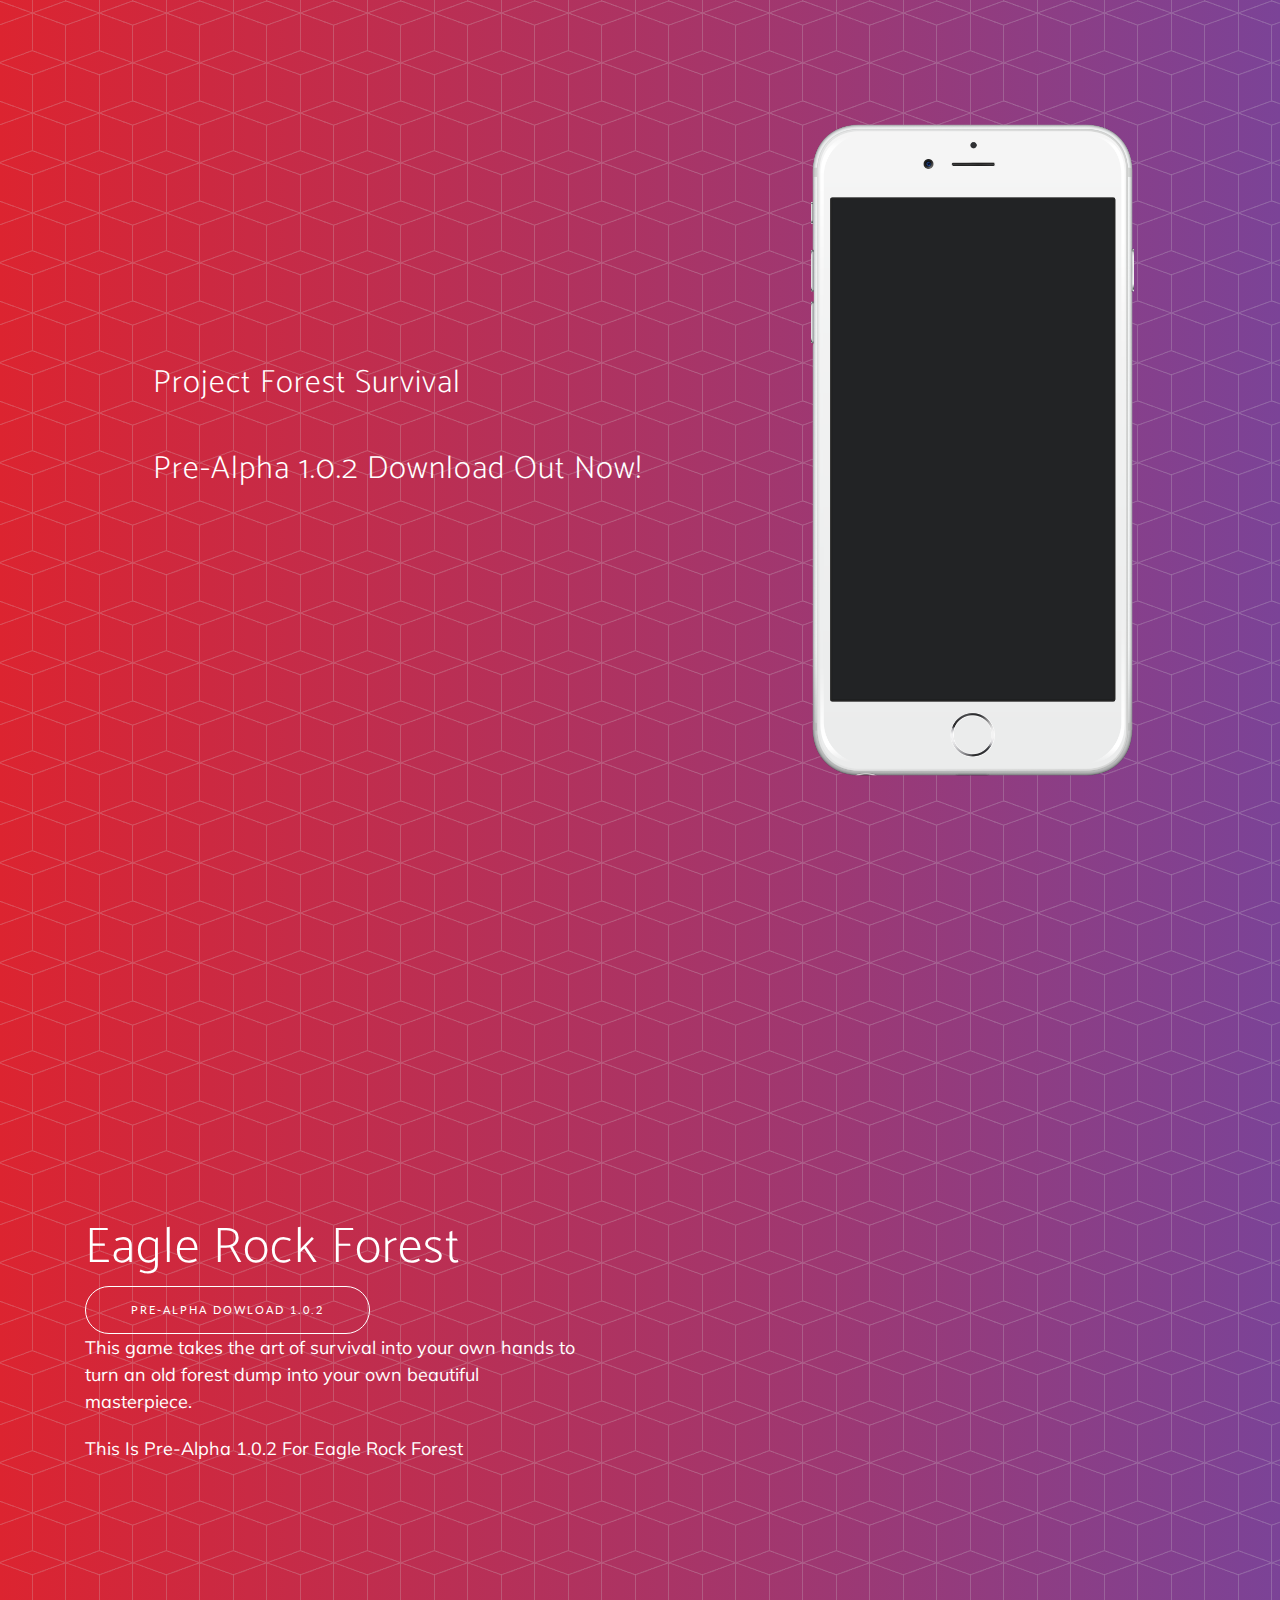
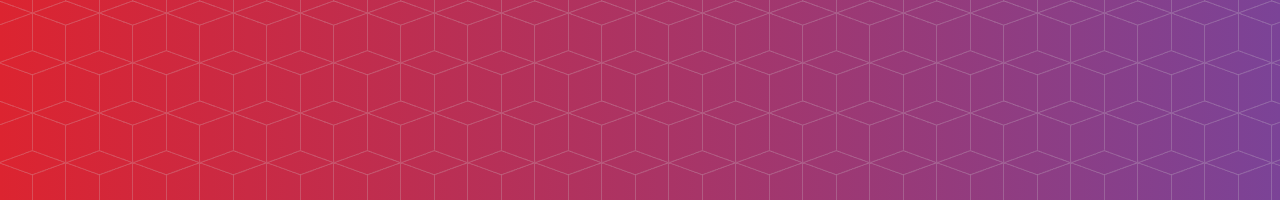
==== index.html @ b29f8452 "hcjklaljhf" ====
﻿<!DOCTYPE html>
<html lang="en">

  <head>
    <meta name="google-site-verification" content="1PZKHYBGIKP8sTw9fcqmQHaNGqqnCCNMFrMw0fVPAAw" />
    <meta charset="utf-8">
    <meta name="viewport" content="width=device-width, initial-scale=1, shrink-to-fit=no">
    <meta name="description" content="">
    <meta name="author" content="">

    <title>Project Forest Survival</title>

    <!-- Bootstrap core CSS -->
    <link href="vendor/bootstrap/css/bootstrap.min.css" rel="stylesheet">

    <!-- Custom fonts for this template -->
    <link href="vendor/fontawesome-free/css/all.min.css" rel="stylesheet">
    <link rel="stylesheet" href="vendor/simple-line-icons/css/simple-line-icons.css">
    <link href="https://fonts.googleapis.com/css?family=Lato" rel="stylesheet">
    <link href="https://fonts.googleapis.com/css?family=Catamaran:100,200,300,400,500,600,700,800,900" rel="stylesheet">
    <link href="https://fonts.googleapis.com/css?family=Muli" rel="stylesheet">

    <!-- Plugin CSS -->
    <link rel="stylesheet" href="device-mockups/device-mockups.min.css">

    <!-- Custom styles for this template -->
    <link href="css/new-age.min.css" rel="stylesheet">

  </head>

  <body id="page-top">

    <!-- 
    <nav class="navbar navbar-expand-lg navbar-light fixed-top" id="mainNav">
      <div class="container">
        <a class="navbar-brand js-scroll-trigger" href="#page-top">Start Bootstrap</a>
        <button class="navbar-toggler navbar-toggler-right" type="button" data-toggle="collapse" data-target="#navbarResponsive" aria-controls="navbarResponsive" aria-expanded="false" aria-label="Toggle navigation">
          Menu
          <i class="fas fa-bars"></i>
        </button>
        <div class="collapse navbar-collapse" id="navbarResponsive">
          <ul class="navbar-nav ml-auto">
            <li class="nav-item">
              <a class="nav-link js-scroll-trigger" href="#download">Download</a>
            </li>
            <li class="nav-item">
              <a class="nav-link js-scroll-trigger" href="#features">Features</a>
            </li>
            <li class="nav-item">
              <a class="nav-link js-scroll-trigger" href="#contact">Contact</a>
            </li>
          </ul>
        </div>
      </div>
    </nav
-->
    <header class="masthead">
      <div class="container h-100">
        <div class="row h-100">
          <div class="col-lg-7 my-auto">
            <div class="header-content mx-auto">
              <h2 class="mb-5">Project Forest Survival</h2>
              <h2 class="mb-5">Pre-Alpha 1.0.2 Download Out Now!</h2>
            </div>
          </div>
          <div class="col-lg-5 my-auto">
            <div class="device-container">
              <div class="device-mockup iphone6_plus portrait white">
                <div class="device">
                  <div class="screen">
                    <!-- Demo image for screen mockup, you can put an image here, some HTML, an animation, video, or anything else! -->
                    <img src="" class="img-fluid" alt="">
                  </div>
                  <div class="button">
                      <!-- You can hook the "home button" to some JavaScript events or just remove it -->
                      <a href="../Project Forest Survival Dowloader.exe" class="js-scroll-trigger"> </a>
                  </div>
                </div>
              </div>
            </div>
          </div>
        </div>
      </div>
    </header>


  <header class="masthead">
    <div class="container h-100">
        <div class="row h-100">
          <div class="col-lg-7 my-auto">
            <div class="header-content mx-"> 
                <div>
                    <h1>Eagle Rock Forest</h1>
                    <a href="../Eagle Rock Forest.zip" class="btn btn-outline btn-xl js-scroll-trigger">Pre-Alpha Dowload 1.0.2</a>
                    <!--<a href="../Project Forest Survival Dowloader.exe" class="btn btn-outline btn-xl js-scroll-trigger">Pre-Alpha Coming Soon</a>-->
                    <p>
                        This game takes the art of survival into your own hands to turn an old
                        forest dump into your own beautiful masterpiece. </h2>
                    <p>
                        This Is Pre-Alpha 1.0.2 For Eagle Rock Forest</h2>
                </div>
              <div>  
</div>
            </div>
          </div>
        </div> 
    </div>
</header>
   <!--
    <section class="download bg-primary text-center" id="download">
      <div class="container">
        <div class="row">
          <div class="col-md-8 mx-auto">
            <h2 class="section-heading">Discover what all the buzz is about!</h2>
            <p>Our app is available on any mobile device! Download now to get started!</p>
            <div class="badges">
              <a class="badge-link" href="#"><img src="img/google-play-badge.svg" alt=""></a>
              <a class="badge-link" href="#"><img src="img/app-store-badge.svg" alt=""></a>
            </div>
          </div>
        </div>
      </div>
    </section>


    <section class="features" id="features">
      <div class="container">
        <div class="section-heading text-center">
          <h2>Unlimited Features, Unlimited Fun</h2>
          <p class="text-muted">Check out what you can do with this app theme!</p>
          <hr>
        </div>
        <div class="row">
          <div class="col-lg-4 my-auto">
            <div class="device-container">
              <div class="device-mockup iphone6_plus portrait white">
                <div class="device">
                  <div class="screen">
                     Demo image for screen mockup, you can put an image here, some HTML, an animation, video, or anything else! 
                    <img src="img/demo-screen-1.jpg" class="img-fluid" alt="">
                  </div>
                  <div class="button">
                    You can hook the "home button" to some JavaScript events or just remove it 
                  </div>
                </div>
              </div>
            </div>
          </div>
          <div class="col-lg-8 my-auto">
            <div class="container-fluid">
              <div class="row">
                <div class="col-lg-6">
                  <div class="feature-item">
                    <i class="icon-screen-smartphone text-primary"></i>
                    <h3>Device Mockups</h3>
                    <p class="text-muted">Ready to use HTML/CSS device mockups, no Photoshop required!</p>
                  </div>
                </div>
                <div class="col-lg-6">
                  <div class="feature-item">
                    <i class="icon-camera text-primary"></i>
                    <h3>Flexible Use</h3>
                    <p class="text-muted">Put an image, video, animation, or anything else in the screen!</p>
                  </div>
                </div>
              </div>
              <div class="row">
                <div class="col-lg-6">
                  <div class="feature-item">
                    <i class="icon-present text-primary"></i>
                    <h3>Free to Use</h3>
                    <p class="text-muted">As always, this theme is free to download and use for any purpose!</p>
                  </div>
                </div>
                <div class="col-lg-6">
                  <div class="feature-item">
                    <i class="icon-lock-open text-primary"></i>
                    <h3>Open Source</h3>
                    <p class="text-muted">Since this theme is MIT licensed, you can use it commercially!</p>
                  </div>
                </div>
              </div>
            </div>
          </div>
        </div>
      </div>
    </section>


    <section class="cta">
      <div class="cta-content">
        <div class="container">
          <h2>Stop waiting.<br>Start building.</h2>
          <a href="#contact" class="btn btn-outline btn-xl js-scroll-trigger">Let's Get Started!</a>
        </div>
      </div>
      <div class="overlay"></div>
    </section>

    <section class="contact bg-primary" id="contact">
      <div class="container">
        <h2>We
          <i class="fas fa-heart"></i>
          new friends!</h2>
        <ul class="list-inline list-social">
          <li class="list-inline-item social-twitter">
            <a href="#">
              <i class="fab fa-twitter"></i>
            </a>
          </li>
          <li class="list-inline-item social-facebook">
            <a href="#">
              <i class="fab fa-facebook-f"></i>
            </a>
          </li>
          <li class="list-inline-item social-google-plus">
            <a href="#">
              <i class="fab fa-google-plus-g"></i>
            </a>
          </li>
        </ul>
      </div>
    </section>

    <footer>
      <div class="container">
        <p>&copy; Your Website 2018. All Rights Reserved.</p>
        <ul class="list-inline">
          <li class="list-inline-item">
            <a href="#">Privacy</a>
          </li>
          <li class="list-inline-item">
            <a href="#">Terms</a>
          </li>
          <li class="list-inline-item">
            <a href="#">FAQ</a>
          </li>
        </ul>
      </div>
    </footer>
    -->

    <!-- Bootstrap core JavaScript -->
    <script src="vendor/jquery/jquery.min.js"></script>
    <script src="vendor/bootstrap/js/bootstrap.bundle.min.js"></script>

    <!-- Plugin JavaScript -->
    <script src="vendor/jquery-easing/jquery.easing.min.js"></script>

    <!-- Custom scripts for this template -->
    <script src="js/new-age.min.js"></script>

  </body>

</html>
---- vendor/fontawesome-free/css/all.min.css ----
/*!
 * Font Awesome Free 5.3.1 by @fontawesome - https://fontawesome.com
 * License - https://fontawesome.com/license/free (Icons: CC BY 4.0, Fonts: SIL OFL 1.1, Code: MIT License)
 */
.fa,.fab,.fal,.far,.fas{-moz-osx-font-smoothing:grayscale;-webkit-font-smoothing:antialiased;display:inline-block;font-style:normal;font-variant:normal;text-rendering:auto;line-height:1}.fa-lg{font-size:1.33333em;line-height:.75em;vertical-align:-.0667em}.fa-xs{font-size:.75em}.fa-sm{font-size:.875em}.fa-1x{font-size:1em}.fa-2x{font-size:2em}.fa-3x{font-size:3em}.fa-4x{font-size:4em}.fa-5x{font-size:5em}.fa-6x{font-size:6em}.fa-7x{font-size:7em}.fa-8x{font-size:8em}.fa-9x{font-size:9em}.fa-10x{font-size:10em}.fa-fw{text-align:center;width:1.25em}.fa-ul{list-style-type:none;margin-left:2.5em;padding-left:0}.fa-ul>li{position:relative}.fa-li{left:-2em;position:absolute;text-align:center;width:2em;line-height:inherit}.fa-border{border:.08em solid #eee;border-radius:.1em;padding:.2em .25em .15em}.fa-pull-left{float:left}.fa-pull-right{float:right}.fa.fa-pull-left,.fab.fa-pull-left,.fal.fa-pull-left,.far.fa-pull-left,.fas.fa-pull-left{margin-right:.3em}.fa.fa-pull-right,.fab.fa-pull-right,.fal.fa-pull-right,.far.fa-pull-right,.fas.fa-pull-right{margin-left:.3em}.fa-spin{animation:fa-spin 2s infinite linear}.fa-pulse{animation:fa-spin 1s infinite steps(8)}@keyframes fa-spin{0%{transform:rotate(0deg)}to{transform:rotate(1turn)}}.fa-rotate-90{-ms-filter:"progid:DXImageTransform.Microsoft.BasicImage(rotation=1)";transform:rotate(90deg)}.fa-rotate-180{-ms-filter:"progid:DXImageTransform.Microsoft.BasicImage(rotation=2)";transform:rotate(180deg)}.fa-rotate-270{-ms-filter:"progid:DXImageTransform.Microsoft.BasicImage(rotation=3)";transform:rotate(270deg)}.fa-flip-horizontal{-ms-filter:"progid:DXImageTransform.Microsoft.BasicImage(rotation=0, mirror=1)";transform:scaleX(-1)}.fa-flip-vertical{transform:scaleY(-1)}.fa-flip-horizontal.fa-flip-vertical,.fa-flip-vertical{-ms-filter:"progid:DXImageTransform.Microsoft.BasicImage(rotation=2, mirror=1)"}.fa-flip-horizontal.fa-flip-vertical{transform:scale(-1)}:root .fa-flip-horizontal,:root .fa-flip-vertical,:root .fa-rotate-90,:root .fa-rotate-180,:root .fa-rotate-270{-webkit-filter:none;filter:none}.fa-stack{display:inline-block;height:2em;line-height:2em;position:relative;vertical-align:middle;width:2em}.fa-stack-1x,.fa-stack-2x{left:0;position:absolute;text-align:center;width:100%}.fa-stack-1x{line-height:inherit}.fa-stack-2x{font-size:2em}.fa-inverse{color:#fff}.fa-500px:before{content:"\f26e"}.fa-accessible-icon:before{content:"\f368"}.fa-accusoft:before{content:"\f369"}.fa-ad:before{content:"\f641"}.fa-address-book:before{content:"\f2b9"}.fa-address-card:before{content:"\f2bb"}.fa-adjust:before{content:"\f042"}.fa-adn:before{content:"\f170"}.fa-adversal:before{content:"\f36a"}.fa-affiliatetheme:before{content:"\f36b"}.fa-air-freshener:before{content:"\f5d0"}.fa-algolia:before{content:"\f36c"}.fa-align-center:before{content:"\f037"}.fa-align-justify:before{content:"\f039"}.fa-align-left:before{content:"\f036"}.fa-align-right:before{content:"\f038"}.fa-alipay:before{content:"\f642"}.fa-allergies:before{content:"\f461"}.fa-amazon:before{content:"\f270"}.fa-amazon-pay:before{content:"\f42c"}.fa-ambulance:before{content:"\f0f9"}.fa-american-sign-language-interpreting:before{content:"\f2a3"}.fa-amilia:before{content:"\f36d"}.fa-anchor:before{content:"\f13d"}.fa-android:before{content:"\f17b"}.fa-angellist:before{content:"\f209"}.fa-angle-double-down:before{content:"\f103"}.fa-angle-double-left:before{content:"\f100"}.fa-angle-double-right:before{content:"\f101"}.fa-angle-double-up:before{content:"\f102"}.fa-angle-down:before{content:"\f107"}.fa-angle-left:before{content:"\f104"}.fa-angle-right:before{content:"\f105"}.fa-angle-up:before{content:"\f106"}.fa-angry:before{content:"\f556"}.fa-angrycreative:before{content:"\f36e"}.fa-angular:before{content:"\f420"}.fa-ankh:before{content:"\f644"}.fa-app-store:before{content:"\f36f"}.fa-app-store-ios:before{content:"\f370"}.fa-apper:before{content:"\f371"}.fa-apple:before{content:"\f179"}.fa-apple-alt:before{content:"\f5d1"}.fa-apple-pay:before{content:"\f415"}.fa-archive:before{content:"\f187"}.fa-archway:before{content:"\f557"}.fa-arrow-alt-circle-down:before{content:"\f358"}.fa-arrow-alt-circle-left:before{content:"\f359"}.fa-arrow-alt-circle-right:before{content:"\f35a"}.fa-arrow-alt-circle-up:before{content:"\f35b"}.fa-arrow-circle-down:before{content:"\f0ab"}.fa-arrow-circle-left:before{content:"\f0a8"}.fa-arrow-circle-right:before{content:"\f0a9"}.fa-arrow-circle-up:before{content:"\f0aa"}.fa-arrow-down:before{content:"\f063"}.fa-arrow-left:before{content:"\f060"}.fa-arrow-right:before{content:"\f061"}.fa-arrow-up:before{content:"\f062"}.fa-arrows-alt:before{content:"\f0b2"}.fa-arrows-alt-h:before{content:"\f337"}.fa-arrows-alt-v:before{content:"\f338"}.fa-assistive-listening-systems:before{content:"\f2a2"}.fa-asterisk:before{content:"\f069"}.fa-asymmetrik:before{content:"\f372"}.fa-at:before{content:"\f1fa"}.fa-atlas:before{content:"\f558"}.fa-atom:before{content:"\f5d2"}.fa-audible:before{content:"\f373"}.fa-audio-description:before{content:"\f29e"}.fa-autoprefixer:before{content:"\f41c"}.fa-avianex:before{content:"\f374"}.fa-aviato:before{content:"\f421"}.fa-award:before{content:"\f559"}.fa-aws:before{content:"\f375"}.fa-backspace:before{content:"\f55a"}.fa-backward:before{content:"\f04a"}.fa-balance-scale:before{content:"\f24e"}.fa-ban:before{content:"\f05e"}.fa-band-aid:before{content:"\f462"}.fa-bandcamp:before{content:"\f2d5"}.fa-barcode:before{content:"\f02a"}.fa-bars:before{content:"\f0c9"}.fa-baseball-ball:before{content:"\f433"}.fa-basketball-ball:before{content:"\f434"}.fa-bath:before{content:"\f2cd"}.fa-battery-empty:before{content:"\f244"}.fa-battery-full:before{content:"\f240"}.fa-battery-half:before{content:"\f242"}.fa-battery-quarter:before{content:"\f243"}.fa-battery-three-quarters:before{content:"\f241"}.fa-bed:before{content:"\f236"}.fa-beer:before{content:"\f0fc"}.fa-behance:before{content:"\f1b4"}.fa-behance-square:before{content:"\f1b5"}.fa-bell:before{content:"\f0f3"}.fa-bell-slash:before{content:"\f1f6"}.fa-bezier-curve:before{content:"\f55b"}.fa-bible:before{content:"\f647"}.fa-bicycle:before{content:"\f206"}.fa-bimobject:before{content:"\f378"}.fa-binoculars:before{content:"\f1e5"}.fa-birthday-cake:before{content:"\f1fd"}.fa-bitbucket:before{content:"\f171"}.fa-bitcoin:before{content:"\f379"}.fa-bity:before{content:"\f37a"}.fa-black-tie:before{content:"\f27e"}.fa-blackberry:before{content:"\f37b"}.fa-blender:before{content:"\f517"}.fa-blind:before{content:"\f29d"}.fa-blogger:before{content:"\f37c"}.fa-blogger-b:before{content:"\f37d"}.fa-bluetooth:before{content:"\f293"}.fa-bluetooth-b:before{content:"\f294"}.fa-bold:before{content:"\f032"}.fa-bolt:before{content:"\f0e7"}.fa-bomb:before{content:"\f1e2"}.fa-bone:before{content:"\f5d7"}.fa-bong:before{content:"\f55c"}.fa-book:before{content:"\f02d"}.fa-book-open:before{content:"\f518"}.fa-book-reader:before{content:"\f5da"}.fa-bookmark:before{content:"\f02e"}.fa-bowling-ball:before{content:"\f436"}.fa-box:before{content:"\f466"}.fa-box-open:before{content:"\f49e"}.fa-boxes:before{content:"\f468"}.fa-braille:before{content:"\f2a1"}.fa-brain:before{content:"\f5dc"}.fa-briefcase:before{content:"\f0b1"}.fa-briefcase-medical:before{content:"\f469"}.fa-broadcast-tower:before{content:"\f519"}.fa-broom:before{content:"\f51a"}.fa-brush:before{content:"\f55d"}.fa-btc:before{content:"\f15a"}.fa-bug:before{content:"\f188"}.fa-building:before{content:"\f1ad"}.fa-bullhorn:before{content:"\f0a1"}.fa-bullseye:before{content:"\f140"}.fa-burn:before{content:"\f46a"}.fa-buromobelexperte:before{content:"\f37f"}.fa-bus:before{content:"\f207"}.fa-bus-alt:before{content:"\f55e"}.fa-business-time:before{content:"\f64a"}.fa-buysellads:before{content:"\f20d"}.fa-calculator:before{content:"\f1ec"}.fa-calendar:before{content:"\f133"}.fa-calendar-alt:before{content:"\f073"}.fa-calendar-check:before{content:"\f274"}.fa-calendar-minus:before{content:"\f272"}.fa-calendar-plus:before{content:"\f271"}.fa-calendar-times:before{content:"\f273"}.fa-camera:before{content:"\f030"}.fa-camera-retro:before{content:"\f083"}.fa-cannabis:before{content:"\f55f"}.fa-capsules:before{content:"\f46b"}.fa-car:before{content:"\f1b9"}.fa-car-alt:before{content:"\f5de"}.fa-car-battery:before{content:"\f5df"}.fa-car-crash:before{content:"\f5e1"}.fa-car-side:before{content:"\f5e4"}.fa-caret-down:before{content:"\f0d7"}.fa-caret-left:before{content:"\f0d9"}.fa-caret-right:before{content:"\f0da"}.fa-caret-square-down:before{content:"\f150"}.fa-caret-square-left:before{content:"\f191"}.fa-caret-square-right:before{content:"\f152"}.fa-caret-square-up:before{content:"\f151"}.fa-caret-up:before{content:"\f0d8"}.fa-cart-arrow-down:before{content:"\f218"}.fa-cart-plus:before{content:"\f217"}.fa-cc-amazon-pay:before{content:"\f42d"}.fa-cc-amex:before{content:"\f1f3"}.fa-cc-apple-pay:before{content:"\f416"}.fa-cc-diners-club:before{content:"\f24c"}.fa-cc-discover:before{content:"\f1f2"}.fa-cc-jcb:before{content:"\f24b"}.fa-cc-mastercard:before{content:"\f1f1"}.fa-cc-paypal:before{content:"\f1f4"}.fa-cc-stripe:before{content:"\f1f5"}.fa-cc-visa:before{content:"\f1f0"}.fa-centercode:before{content:"\f380"}.fa-certificate:before{content:"\f0a3"}.fa-chalkboard:before{content:"\f51b"}.fa-chalkboard-teacher:before{content:"\f51c"}.fa-charging-station:before{content:"\f5e7"}.fa-chart-area:before{content:"\f1fe"}.fa-chart-bar:before{content:"\f080"}.fa-chart-line:before{content:"\f201"}.fa-chart-pie:before{content:"\f200"}.fa-check:before{content:"\f00c"}.fa-check-circle:before{content:"\f058"}.fa-check-double:before{content:"\f560"}.fa-check-square:before{content:"\f14a"}.fa-chess:before{content:"\f439"}.fa-chess-bishop:before{content:"\f43a"}.fa-chess-board:before{content:"\f43c"}.fa-chess-king:before{content:"\f43f"}.fa-chess-knight:before{content:"\f441"}.fa-chess-pawn:before{content:"\f443"}.fa-chess-queen:before{content:"\f445"}.fa-chess-rook:before{content:"\f447"}.fa-chevron-circle-down:before{content:"\f13a"}.fa-chevron-circle-left:before{content:"\f137"}.fa-chevron-circle-right:before{content:"\f138"}.fa-chevron-circle-up:before{content:"\f139"}.fa-chevron-down:before{content:"\f078"}.fa-chevron-left:before{content:"\f053"}.fa-chevron-right:before{content:"\f054"}.fa-chevron-up:before{content:"\f077"}.fa-child:before{content:"\f1ae"}.fa-chrome:before{content:"\f268"}.fa-church:before{content:"\f51d"}.fa-circle:before{content:"\f111"}.fa-circle-notch:before{content:"\f1ce"}.fa-city:before{content:"\f64f"}.fa-clipboard:before{content:"\f328"}.fa-clipboard-check:before{content:"\f46c"}.fa-clipboard-list:before{content:"\f46d"}.fa-clock:before{content:"\f017"}.fa-clone:before{content:"\f24d"}.fa-closed-captioning:before{content:"\f20a"}.fa-cloud:before{content:"\f0c2"}.fa-cloud-download-alt:before{content:"\f381"}.fa-cloud-upload-alt:before{content:"\f382"}.fa-cloudscale:before{content:"\f383"}.fa-cloudsmith:before{content:"\f384"}.fa-cloudversify:before{content:"\f385"}.fa-cocktail:before{content:"\f561"}.fa-code:before{content:"\f121"}.fa-code-branch:before{content:"\f126"}.fa-codepen:before{content:"\f1cb"}.fa-codiepie:before{content:"\f284"}.fa-coffee:before{content:"\f0f4"}.fa-cog:before{content:"\f013"}.fa-cogs:before{content:"\f085"}.fa-coins:before{content:"\f51e"}.fa-columns:before{content:"\f0db"}.fa-comment:before{content:"\f075"}.fa-comment-alt:before{content:"\f27a"}.fa-comment-dollar:before{content:"\f651"}.fa-comment-dots:before{content:"\f4ad"}.fa-comment-slash:before{content:"\f4b3"}.fa-comments:before{content:"\f086"}.fa-comments-dollar:before{content:"\f653"}.fa-compact-disc:before{content:"\f51f"}.fa-compass:before{content:"\f14e"}.fa-compress:before{content:"\f066"}.fa-concierge-bell:before{content:"\f562"}.fa-connectdevelop:before{content:"\f20e"}.fa-contao:before{content:"\f26d"}.fa-cookie:before{content:"\f563"}.fa-cookie-bite:before{content:"\f564"}.fa-copy:before{content:"\f0c5"}.fa-copyright:before{content:"\f1f9"}.fa-couch:before{content:"\f4b8"}.fa-cpanel:before{content:"\f388"}.fa-creative-commons:before{content:"\f25e"}.fa-creative-commons-by:before{content:"\f4e7"}.fa-creative-commons-nc:before{content:"\f4e8"}.fa-creative-commons-nc-eu:before{content:"\f4e9"}.fa-creative-commons-nc-jp:before{content:"\f4ea"}.fa-creative-commons-nd:before{content:"\f4eb"}.fa-creative-commons-pd:before{content:"\f4ec"}.fa-creative-commons-pd-alt:before{content:"\f4ed"}.fa-creative-commons-remix:before{content:"\f4ee"}.fa-creative-commons-sa:before{content:"\f4ef"}.fa-creative-commons-sampling:before{content:"\f4f0"}.fa-creative-commons-sampling-plus:before{content:"\f4f1"}.fa-creative-commons-share:before{content:"\f4f2"}.fa-credit-card:before{content:"\f09d"}.fa-crop:before{content:"\f125"}.fa-crop-alt:before{content:"\f565"}.fa-cross:before{content:"\f654"}.fa-crosshairs:before{content:"\f05b"}.fa-crow:before{content:"\f520"}.fa-crown:before{content:"\f521"}.fa-css3:before{content:"\f13c"}.fa-css3-alt:before{content:"\f38b"}.fa-cube:before{content:"\f1b2"}.fa-cubes:before{content:"\f1b3"}.fa-cut:before{content:"\f0c4"}.fa-cuttlefish:before{content:"\f38c"}.fa-d-and-d:before{content:"\f38d"}.fa-dashcube:before{content:"\f210"}.fa-database:before{content:"\f1c0"}.fa-deaf:before{content:"\f2a4"}.fa-delicious:before{content:"\f1a5"}.fa-deploydog:before{content:"\f38e"}.fa-deskpro:before{content:"\f38f"}.fa-desktop:before{content:"\f108"}.fa-deviantart:before{content:"\f1bd"}.fa-dharmachakra:before{content:"\f655"}.fa-diagnoses:before{content:"\f470"}.fa-dice:before{content:"\f522"}.fa-dice-five:before{content:"\f523"}.fa-dice-four:before{content:"\f524"}.fa-dice-one:before{content:"\f525"}.fa-dice-six:before{content:"\f526"}.fa-dice-three:before{content:"\f527"}.fa-dice-two:before{content:"\f528"}.fa-digg:before{content:"\f1a6"}.fa-digital-ocean:before{content:"\f391"}.fa-digital-tachograph:before{content:"\f566"}.fa-directions:before{content:"\f5eb"}.fa-discord:before{content:"\f392"}.fa-discourse:before{content:"\f393"}.fa-divide:before{content:"\f529"}.fa-dizzy:before{content:"\f567"}.fa-dna:before{content:"\f471"}.fa-dochub:before{content:"\f394"}.fa-docker:before{content:"\f395"}.fa-dollar-sign:before{content:"\f155"}.fa-dolly:before{content:"\f472"}.fa-dolly-flatbed:before{content:"\f474"}.fa-donate:before{content:"\f4b9"}.fa-door-closed:before{content:"\f52a"}.fa-door-open:before{content:"\f52b"}.fa-dot-circle:before{content:"\f192"}.fa-dove:before{content:"\f4ba"}.fa-download:before{content:"\f019"}.fa-draft2digital:before{content:"\f396"}.fa-drafting-compass:before{content:"\f568"}.fa-draw-polygon:before{content:"\f5ee"}.fa-dribbble:before{content:"\f17d"}.fa-dribbble-square:before{content:"\f397"}.fa-dropbox:before{content:"\f16b"}.fa-drum:before{content:"\f569"}.fa-drum-steelpan:before{content:"\f56a"}.fa-drupal:before{content:"\f1a9"}.fa-dumbbell:before{content:"\f44b"}.fa-dyalog:before{content:"\f399"}.fa-earlybirds:before{content:"\f39a"}.fa-ebay:before{content:"\f4f4"}.fa-edge:before{content:"\f282"}.fa-edit:before{content:"\f044"}.fa-eject:before{content:"\f052"}.fa-elementor:before{content:"\f430"}.fa-ellipsis-h:before{content:"\f141"}.fa-ellipsis-v:before{content:"\f142"}.fa-ello:before{content:"\f5f1"}.fa-ember:before{content:"\f423"}.fa-empire:before{content:"\f1d1"}.fa-envelope:before{content:"\f0e0"}.fa-envelope-open:before{content:"\f2b6"}.fa-envelope-open-text:before{content:"\f658"}.fa-envelope-square:before{content:"\f199"}.fa-envira:before{content:"\f299"}.fa-equals:before{content:"\f52c"}.fa-eraser:before{content:"\f12d"}.fa-erlang:before{content:"\f39d"}.fa-ethereum:before{content:"\f42e"}.fa-etsy:before{content:"\f2d7"}.fa-euro-sign:before{content:"\f153"}.fa-exchange-alt:before{content:"\f362"}.fa-exclamation:before{content:"\f12a"}.fa-exclamation-circle:before{content:"\f06a"}.fa-exclamation-triangle:before{content:"\f071"}.fa-expand:before{content:"\f065"}.fa-expand-arrows-alt:before{content:"\f31e"}.fa-expeditedssl:before{content:"\f23e"}.fa-external-link-alt:before{content:"\f35d"}.fa-external-link-square-alt:before{content:"\f360"}.fa-eye:before{content:"\f06e"}.fa-eye-dropper:before{content:"\f1fb"}.fa-eye-slash:before{content:"\f070"}.fa-facebook:before{content:"\f09a"}.fa-facebook-f:before{content:"\f39e"}.fa-facebook-messenger:before{content:"\f39f"}.fa-facebook-square:before{content:"\f082"}.fa-fast-backward:before{content:"\f049"}.fa-fast-forward:before{content:"\f050"}.fa-fax:before{content:"\f1ac"}.fa-feather:before{content:"\f52d"}.fa-feather-alt:before{content:"\f56b"}.fa-female:before{content:"\f182"}.fa-fighter-jet:before{content:"\f0fb"}.fa-file:before{content:"\f15b"}.fa-file-alt:before{content:"\f15c"}.fa-file-archive:before{content:"\f1c6"}.fa-file-audio:before{content:"\f1c7"}.fa-file-code:before{content:"\f1c9"}.fa-file-contract:before{content:"\f56c"}.fa-file-download:before{content:"\f56d"}.fa-file-excel:before{content:"\f1c3"}.fa-file-export:before{content:"\f56e"}.fa-file-image:before{content:"\f1c5"}.fa-file-import:before{content:"\f56f"}.fa-file-invoice:before{content:"\f570"}.fa-file-invoice-dollar:before{content:"\f571"}.fa-file-medical:before{content:"\f477"}.fa-file-medical-alt:before{content:"\f478"}.fa-file-pdf:before{content:"\f1c1"}.fa-file-powerpoint:before{content:"\f1c4"}.fa-file-prescription:before{content:"\f572"}.fa-file-signature:before{content:"\f573"}.fa-file-upload:before{content:"\f574"}.fa-file-video:before{content:"\f1c8"}.fa-file-word:before{content:"\f1c2"}.fa-fill:before{content:"\f575"}.fa-fill-drip:before{content:"\f576"}.fa-film:before{content:"\f008"}.fa-filter:before{content:"\f0b0"}.fa-fingerprint:before{content:"\f577"}.fa-fire:before{content:"\f06d"}.fa-fire-extinguisher:before{content:"\f134"}.fa-firefox:before{content:"\f269"}.fa-first-aid:before{content:"\f479"}.fa-first-order:before{content:"\f2b0"}.fa-first-order-alt:before{content:"\f50a"}.fa-firstdraft:before{content:"\f3a1"}.fa-fish:before{content:"\f578"}.fa-flag:before{content:"\f024"}.fa-flag-checkered:before{content:"\f11e"}.fa-flask:before{content:"\f0c3"}.fa-flickr:before{content:"\f16e"}.fa-flipboard:before{content:"\f44d"}.fa-flushed:before{content:"\f579"}.fa-fly:before{content:"\f417"}.fa-folder:before{content:"\f07b"}.fa-folder-minus:before{content:"\f65d"}.fa-folder-open:before{content:"\f07c"}.fa-folder-plus:before{content:"\f65e"}.fa-font:before{content:"\f031"}.fa-font-awesome:before{content:"\f2b4"}.fa-font-awesome-alt:before{content:"\f35c"}.fa-font-awesome-flag:before{content:"\f425"}.fa-font-awesome-logo-full:before{content:"\f4e6"}.fa-fonticons:before{content:"\f280"}.fa-fonticons-fi:before{content:"\f3a2"}.fa-football-ball:before{content:"\f44e"}.fa-fort-awesome:before{content:"\f286"}.fa-fort-awesome-alt:before{content:"\f3a3"}.fa-forumbee:before{content:"\f211"}.fa-forward:before{content:"\f04e"}.fa-foursquare:before{content:"\f180"}.fa-free-code-camp:before{content:"\f2c5"}.fa-freebsd:before{content:"\f3a4"}.fa-frog:before{content:"\f52e"}.fa-frown:before{content:"\f119"}.fa-frown-open:before{content:"\f57a"}.fa-fulcrum:before{content:"\f50b"}.fa-funnel-dollar:before{content:"\f662"}.fa-futbol:before{content:"\f1e3"}.fa-galactic-republic:before{content:"\f50c"}.fa-galactic-senate:before{content:"\f50d"}.fa-gamepad:before{content:"\f11b"}.fa-gas-pump:before{content:"\f52f"}.fa-gavel:before{content:"\f0e3"}.fa-gem:before{content:"\f3a5"}.fa-genderless:before{content:"\f22d"}.fa-get-pocket:before{content:"\f265"}.fa-gg:before{content:"\f260"}.fa-gg-circle:before{content:"\f261"}.fa-gift:before{content:"\f06b"}.fa-git:before{content:"\f1d3"}.fa-git-square:before{content:"\f1d2"}.fa-github:before{content:"\f09b"}.fa-github-alt:before{content:"\f113"}.fa-github-square:before{content:"\f092"}.fa-gitkraken:before{content:"\f3a6"}.fa-gitlab:before{content:"\f296"}.fa-gitter:before{content:"\f426"}.fa-glass-martini:before{content:"\f000"}.fa-glass-martini-alt:before{content:"\f57b"}.fa-glasses:before{content:"\f530"}.fa-glide:before{content:"\f2a5"}.fa-glide-g:before{content:"\f2a6"}.fa-globe:before{content:"\f0ac"}.fa-globe-africa:before{content:"\f57c"}.fa-globe-americas:before{content:"\f57d"}.fa-globe-asia:before{content:"\f57e"}.fa-gofore:before{content:"\f3a7"}.fa-golf-ball:before{content:"\f450"}.fa-goodreads:before{content:"\f3a8"}.fa-goodreads-g:before{content:"\f3a9"}.fa-google:before{content:"\f1a0"}.fa-google-drive:before{content:"\f3aa"}.fa-google-play:before{content:"\f3ab"}.fa-google-plus:before{content:"\f2b3"}.fa-google-plus-g:before{content:"\f0d5"}.fa-google-plus-square:before{content:"\f0d4"}.fa-google-wallet:before{content:"\f1ee"}.fa-gopuram:before{content:"\f664"}.fa-graduation-cap:before{content:"\f19d"}.fa-gratipay:before{content:"\f184"}.fa-grav:before{content:"\f2d6"}.fa-greater-than:before{content:"\f531"}.fa-greater-than-equal:before{content:"\f532"}.fa-grimace:before{content:"\f57f"}.fa-grin:before{content:"\f580"}.fa-grin-alt:before{content:"\f581"}.fa-grin-beam:before{content:"\f582"}.fa-grin-beam-sweat:before{content:"\f583"}.fa-grin-hearts:before{content:"\f584"}.fa-grin-squint:before{content:"\f585"}.fa-grin-squint-tears:before{content:"\f586"}.fa-grin-stars:before{content:"\f587"}.fa-grin-tears:before{content:"\f588"}.fa-grin-tongue:before{content:"\f589"}.fa-grin-tongue-squint:before{content:"\f58a"}.fa-grin-tongue-wink:before{content:"\f58b"}.fa-grin-wink:before{content:"\f58c"}.fa-grip-horizontal:before{content:"\f58d"}.fa-grip-vertical:before{content:"\f58e"}.fa-gripfire:before{content:"\f3ac"}.fa-grunt:before{content:"\f3ad"}.fa-gulp:before{content:"\f3ae"}.fa-h-square:before{content:"\f0fd"}.fa-hacker-news:before{content:"\f1d4"}.fa-hacker-news-square:before{content:"\f3af"}.fa-hackerrank:before{content:"\f5f7"}.fa-hamsa:before{content:"\f665"}.fa-hand-holding:before{content:"\f4bd"}.fa-hand-holding-heart:before{content:"\f4be"}.fa-hand-holding-usd:before{content:"\f4c0"}.fa-hand-lizard:before{content:"\f258"}.fa-hand-paper:before{content:"\f256"}.fa-hand-peace:before{content:"\f25b"}.fa-hand-point-down:before{content:"\f0a7"}.fa-hand-point-left:before{content:"\f0a5"}.fa-hand-point-right:before{content:"\f0a4"}.fa-hand-point-up:before{content:"\f0a6"}.fa-hand-pointer:before{content:"\f25a"}.fa-hand-rock:before{content:"\f255"}.fa-hand-scissors:before{content:"\f257"}.fa-hand-spock:before{content:"\f259"}.fa-hands:before{content:"\f4c2"}.fa-hands-helping:before{content:"\f4c4"}.fa-handshake:before{content:"\f2b5"}.fa-hashtag:before{content:"\f292"}.fa-haykal:before{content:"\f666"}.fa-hdd:before{content:"\f0a0"}.fa-heading:before{content:"\f1dc"}.fa-headphones:before{content:"\f025"}.fa-headphones-alt:before{content:"\f58f"}.fa-headset:before{content:"\f590"}.fa-heart:before{content:"\f004"}.fa-heartbeat:before{content:"\f21e"}.fa-helicopter:before{content:"\f533"}.fa-highlighter:before{content:"\f591"}.fa-hips:before{content:"\f452"}.fa-hire-a-helper:before{content:"\f3b0"}.fa-history:before{content:"\f1da"}.fa-hockey-puck:before{content:"\f453"}.fa-home:before{content:"\f015"}.fa-hooli:before{content:"\f427"}.fa-hornbill:before{content:"\f592"}.fa-hospital:before{content:"\f0f8"}.fa-hospital-alt:before{content:"\f47d"}.fa-hospital-symbol:before{content:"\f47e"}.fa-hot-tub:before{content:"\f593"}.fa-hotel:before{content:"\f594"}.fa-hotjar:before{content:"\f3b1"}.fa-hourglass:before{content:"\f254"}.fa-hourglass-end:before{content:"\f253"}.fa-hourglass-half:before{content:"\f252"}.fa-hourglass-start:before{content:"\f251"}.fa-houzz:before{content:"\f27c"}.fa-html5:before{content:"\f13b"}.fa-hubspot:before{content:"\f3b2"}.fa-i-cursor:before{content:"\f246"}.fa-id-badge:before{content:"\f2c1"}.fa-id-card:before{content:"\f2c2"}.fa-id-card-alt:before{content:"\f47f"}.fa-image:before{content:"\f03e"}.fa-images:before{content:"\f302"}.fa-imdb:before{content:"\f2d8"}.fa-inbox:before{content:"\f01c"}.fa-indent:before{content:"\f03c"}.fa-industry:before{content:"\f275"}.fa-infinity:before{content:"\f534"}.fa-info:before{content:"\f129"}.fa-info-circle:before{content:"\f05a"}.fa-instagram:before{content:"\f16d"}.fa-internet-explorer:before{content:"\f26b"}.fa-ioxhost:before{content:"\f208"}.fa-italic:before{content:"\f033"}.fa-itunes:before{content:"\f3b4"}.fa-itunes-note:before{content:"\f3b5"}.fa-java:before{content:"\f4e4"}.fa-jedi:before{content:"\f669"}.fa-jedi-order:before{content:"\f50e"}.fa-jenkins:before{content:"\f3b6"}.fa-joget:before{content:"\f3b7"}.fa-joint:before{content:"\f595"}.fa-joomla:before{content:"\f1aa"}.fa-journal-whills:before{content:"\f66a"}.fa-js:before{content:"\f3b8"}.fa-js-square:before{content:"\f3b9"}.fa-jsfiddle:before{content:"\f1cc"}.fa-kaaba:before{content:"\f66b"}.fa-kaggle:before{content:"\f5fa"}.fa-key:before{content:"\f084"}.fa-keybase:before{content:"\f4f5"}.fa-keyboard:before{content:"\f11c"}.fa-keycdn:before{content:"\f3ba"}.fa-khanda:before{content:"\f66d"}.fa-kickstarter:before{content:"\f3bb"}.fa-kickstarter-k:before{content:"\f3bc"}.fa-kiss:before{content:"\f596"}.fa-kiss-beam:before{content:"\f597"}.fa-kiss-wink-heart:before{content:"\f598"}.fa-kiwi-bird:before{content:"\f535"}.fa-korvue:before{content:"\f42f"}.fa-landmark:before{content:"\f66f"}.fa-language:before{content:"\f1ab"}.fa-laptop:before{content:"\f109"}.fa-laptop-code:before{content:"\f5fc"}.fa-laravel:before{content:"\f3bd"}.fa-lastfm:before{content:"\f202"}.fa-lastfm-square:before{content:"\f203"}.fa-laugh:before{content:"\f599"}.fa-laugh-beam:before{content:"\f59a"}.fa-laugh-squint:before{content:"\f59b"}.fa-laugh-wink:before{content:"\f59c"}.fa-layer-group:before{content:"\f5fd"}.fa-leaf:before{content:"\f06c"}.fa-leanpub:before{content:"\f212"}.fa-lemon:before{content:"\f094"}.fa-less:before{content:"\f41d"}.fa-less-than:before{content:"\f536"}.fa-less-than-equal:before{content:"\f537"}.fa-level-down-alt:before{content:"\f3be"}.fa-level-up-alt:before{content:"\f3bf"}.fa-life-ring:before{content:"\f1cd"}.fa-lightbulb:before{content:"\f0eb"}.fa-line:before{content:"\f3c0"}.fa-link:before{content:"\f0c1"}.fa-linkedin:before{content:"\f08c"}.fa-linkedin-in:before{content:"\f0e1"}.fa-linode:before{content:"\f2b8"}.fa-linux:before{content:"\f17c"}.fa-lira-sign:before{content:"\f195"}.fa-list:before{content:"\f03a"}.fa-list-alt:before{content:"\f022"}.fa-list-ol:before{content:"\f0cb"}.fa-list-ul:before{content:"\f0ca"}.fa-location-arrow:before{content:"\f124"}.fa-lock:before{content:"\f023"}.fa-lock-open:before{content:"\f3c1"}.fa-long-arrow-alt-down:before{content:"\f309"}.fa-long-arrow-alt-left:before{content:"\f30a"}.fa-long-arrow-alt-right:before{content:"\f30b"}.fa-long-arrow-alt-up:before{content:"\f30c"}.fa-low-vision:before{content:"\f2a8"}.fa-luggage-cart:before{content:"\f59d"}.fa-lyft:before{content:"\f3c3"}.fa-magento:before{content:"\f3c4"}.fa-magic:before{content:"\f0d0"}.fa-magnet:before{content:"\f076"}.fa-mail-bulk:before{content:"\f674"}.fa-mailchimp:before{content:"\f59e"}.fa-male:before{content:"\f183"}.fa-mandalorian:before{content:"\f50f"}.fa-map:before{content:"\f279"}.fa-map-marked:before{content:"\f59f"}.fa-map-marked-alt:before{content:"\f5a0"}.fa-map-marker:before{content:"\f041"}.fa-map-marker-alt:before{content:"\f3c5"}.fa-map-pin:before{content:"\f276"}.fa-map-signs:before{content:"\f277"}.fa-markdown:before{content:"\f60f"}.fa-marker:before{content:"\f5a1"}.fa-mars:before{content:"\f222"}.fa-mars-double:before{content:"\f227"}.fa-mars-stroke:before{content:"\f229"}.fa-mars-stroke-h:before{content:"\f22b"}.fa-mars-stroke-v:before{content:"\f22a"}.fa-mastodon:before{content:"\f4f6"}.fa-maxcdn:before{content:"\f136"}.fa-medal:before{content:"\f5a2"}.fa-medapps:before{content:"\f3c6"}.fa-medium:before{content:"\f23a"}.fa-medium-m:before{content:"\f3c7"}.fa-medkit:before{content:"\f0fa"}.fa-medrt:before{content:"\f3c8"}.fa-meetup:before{content:"\f2e0"}.fa-megaport:before{content:"\f5a3"}.fa-meh:before{content:"\f11a"}.fa-meh-blank:before{content:"\f5a4"}.fa-meh-rolling-eyes:before{content:"\f5a5"}.fa-memory:before{content:"\f538"}.fa-menorah:before{content:"\f676"}.fa-mercury:before{content:"\f223"}.fa-microchip:before{content:"\f2db"}.fa-microphone:before{content:"\f130"}.fa-microphone-alt:before{content:"\f3c9"}.fa-microphone-alt-slash:before{content:"\f539"}.fa-microphone-slash:before{content:"\f131"}.fa-microscope:before{content:"\f610"}.fa-microsoft:before{content:"\f3ca"}.fa-minus:before{content:"\f068"}.fa-minus-circle:before{content:"\f056"}.fa-minus-square:before{content:"\f146"}.fa-mix:before{content:"\f3cb"}.fa-mixcloud:before{content:"\f289"}.fa-mizuni:before{content:"\f3cc"}.fa-mobile:before{content:"\f10b"}.fa-mobile-alt:before{content:"\f3cd"}.fa-modx:before{content:"\f285"}.fa-monero:before{content:"\f3d0"}.fa-money-bill:before{content:"\f0d6"}.fa-money-bill-alt:before{content:"\f3d1"}.fa-money-bill-wave:before{content:"\f53a"}.fa-money-bill-wave-alt:before{content:"\f53b"}.fa-money-check:before{content:"\f53c"}.fa-money-check-alt:before{content:"\f53d"}.fa-monument:before{content:"\f5a6"}.fa-moon:before{content:"\f186"}.fa-mortar-pestle:before{content:"\f5a7"}.fa-mosque:before{content:"\f678"}.fa-motorcycle:before{content:"\f21c"}.fa-mouse-pointer:before{content:"\f245"}.fa-music:before{content:"\f001"}.fa-napster:before{content:"\f3d2"}.fa-neos:before{content:"\f612"}.fa-neuter:before{content:"\f22c"}.fa-newspaper:before{content:"\f1ea"}.fa-nimblr:before{content:"\f5a8"}.fa-nintendo-switch:before{content:"\f418"}.fa-node:before{content:"\f419"}.fa-node-js:before{content:"\f3d3"}.fa-not-equal:before{content:"\f53e"}.fa-notes-medical:before{content:"\f481"}.fa-npm:before{content:"\f3d4"}.fa-ns8:before{content:"\f3d5"}.fa-nutritionix:before{content:"\f3d6"}.fa-object-group:before{content:"\f247"}.fa-object-ungroup:before{content:"\f248"}.fa-odnoklassniki:before{content:"\f263"}.fa-odnoklassniki-square:before{content:"\f264"}.fa-oil-can:before{content:"\f613"}.fa-old-republic:before{content:"\f510"}.fa-om:before{content:"\f679"}.fa-opencart:before{content:"\f23d"}.fa-openid:before{content:"\f19b"}.fa-opera:before{content:"\f26a"}.fa-optin-monster:before{content:"\f23c"}.fa-osi:before{content:"\f41a"}.fa-outdent:before{content:"\f03b"}.fa-page4:before{content:"\f3d7"}.fa-pagelines:before{content:"\f18c"}.fa-paint-brush:before{content:"\f1fc"}.fa-paint-roller:before{content:"\f5aa"}.fa-palette:before{content:"\f53f"}.fa-palfed:before{content:"\f3d8"}.fa-pallet:before{content:"\f482"}.fa-paper-plane:before{content:"\f1d8"}.fa-paperclip:before{content:"\f0c6"}.fa-parachute-box:before{content:"\f4cd"}.fa-paragraph:before{content:"\f1dd"}.fa-parking:before{content:"\f540"}.fa-passport:before{content:"\f5ab"}.fa-pastafarianism:before{content:"\f67b"}.fa-paste:before{content:"\f0ea"}.fa-patreon:before{content:"\f3d9"}.fa-pause:before{content:"\f04c"}.fa-pause-circle:before{content:"\f28b"}.fa-paw:before{content:"\f1b0"}.fa-paypal:before{content:"\f1ed"}.fa-peace:before{content:"\f67c"}.fa-pen:before{content:"\f304"}.fa-pen-alt:before{content:"\f305"}.fa-pen-fancy:before{content:"\f5ac"}.fa-pen-nib:before{content:"\f5ad"}.fa-pen-square:before{content:"\f14b"}.fa-pencil-alt:before{content:"\f303"}.fa-pencil-ruler:before{content:"\f5ae"}.fa-people-carry:before{content:"\f4ce"}.fa-percent:before{content:"\f295"}.fa-percentage:before{content:"\f541"}.fa-periscope:before{content:"\f3da"}.fa-phabricator:before{content:"\f3db"}.fa-phoenix-framework:before{content:"\f3dc"}.fa-phoenix-squadron:before{content:"\f511"}.fa-phone:before{content:"\f095"}.fa-phone-slash:before{content:"\f3dd"}.fa-phone-square:before{content:"\f098"}.fa-phone-volume:before{content:"\f2a0"}.fa-php:before{content:"\f457"}.fa-pied-piper:before{content:"\f2ae"}.fa-pied-piper-alt:before{content:"\f1a8"}.fa-pied-piper-hat:before{content:"\f4e5"}.fa-pied-piper-pp:before{content:"\f1a7"}.fa-piggy-bank:before{content:"\f4d3"}.fa-pills:before{content:"\f484"}.fa-pinterest:before{content:"\f0d2"}.fa-pinterest-p:before{content:"\f231"}.fa-pinterest-square:before{content:"\f0d3"}.fa-place-of-worship:before{content:"\f67f"}.fa-plane:before{content:"\f072"}.fa-plane-arrival:before{content:"\f5af"}.fa-plane-departure:before{content:"\f5b0"}.fa-play:before{content:"\f04b"}.fa-play-circle:before{content:"\f144"}.fa-playstation:before{content:"\f3df"}.fa-plug:before{content:"\f1e6"}.fa-plus:before{content:"\f067"}.fa-plus-circle:before{content:"\f055"}.fa-plus-square:before{content:"\f0fe"}.fa-podcast:before{content:"\f2ce"}.fa-poll:before{content:"\f681"}.fa-poll-h:before{content:"\f682"}.fa-poo:before{content:"\f2fe"}.fa-poop:before{content:"\f619"}.fa-portrait:before{content:"\f3e0"}.fa-pound-sign:before{content:"\f154"}.fa-power-off:before{content:"\f011"}.fa-pray:before{content:"\f683"}.fa-praying-hands:before{content:"\f684"}.fa-prescription:before{content:"\f5b1"}.fa-prescription-bottle:before{content:"\f485"}.fa-prescription-bottle-alt:before{content:"\f486"}.fa-print:before{content:"\f02f"}.fa-procedures:before{content:"\f487"}.fa-product-hunt:before{content:"\f288"}.fa-project-diagram:before{content:"\f542"}.fa-pushed:before{content:"\f3e1"}.fa-puzzle-piece:before{content:"\f12e"}.fa-python:before{content:"\f3e2"}.fa-qq:before{content:"\f1d6"}.fa-qrcode:before{content:"\f029"}.fa-question:before{content:"\f128"}.fa-question-circle:before{content:"\f059"}.fa-quidditch:before{content:"\f458"}.fa-quinscape:before{content:"\f459"}.fa-quora:before{content:"\f2c4"}.fa-quote-left:before{content:"\f10d"}.fa-quote-right:before{content:"\f10e"}.fa-quran:before{content:"\f687"}.fa-r-project:before{content:"\f4f7"}.fa-random:before{content:"\f074"}.fa-ravelry:before{content:"\f2d9"}.fa-react:before{content:"\f41b"}.fa-readme:before{content:"\f4d5"}.fa-rebel:before{content:"\f1d0"}.fa-receipt:before{content:"\f543"}.fa-recycle:before{content:"\f1b8"}.fa-red-river:before{content:"\f3e3"}.fa-reddit:before{content:"\f1a1"}.fa-reddit-alien:before{content:"\f281"}.fa-reddit-square:before{content:"\f1a2"}.fa-redo:before{content:"\f01e"}.fa-redo-alt:before{content:"\f2f9"}.fa-registered:before{content:"\f25d"}.fa-rendact:before{content:"\f3e4"}.fa-renren:before{content:"\f18b"}.fa-reply:before{content:"\f3e5"}.fa-reply-all:before{content:"\f122"}.fa-replyd:before{content:"\f3e6"}.fa-researchgate:before{content:"\f4f8"}.fa-resolving:before{content:"\f3e7"}.fa-retweet:before{content:"\f079"}.fa-rev:before{content:"\f5b2"}.fa-ribbon:before{content:"\f4d6"}.fa-road:before{content:"\f018"}.fa-robot:before{content:"\f544"}.fa-rocket:before{content:"\f135"}.fa-rocketchat:before{content:"\f3e8"}.fa-rockrms:before{content:"\f3e9"}.fa-route:before{content:"\f4d7"}.fa-rss:before{content:"\f09e"}.fa-rss-square:before{content:"\f143"}.fa-ruble-sign:before{content:"\f158"}.fa-ruler:before{content:"\f545"}.fa-ruler-combined:before{content:"\f546"}.fa-ruler-horizontal:before{content:"\f547"}.fa-ruler-vertical:before{content:"\f548"}.fa-rupee-sign:before{content:"\f156"}.fa-sad-cry:before{content:"\f5b3"}.fa-sad-tear:before{content:"\f5b4"}.fa-safari:before{content:"\f267"}.fa-sass:before{content:"\f41e"}.fa-save:before{content:"\f0c7"}.fa-schlix:before{content:"\f3ea"}.fa-school:before{content:"\f549"}.fa-screwdriver:before{content:"\f54a"}.fa-scribd:before{content:"\f28a"}.fa-search:before{content:"\f002"}.fa-search-dollar:before{content:"\f688"}.fa-search-location:before{content:"\f689"}.fa-search-minus:before{content:"\f010"}.fa-search-plus:before{content:"\f00e"}.fa-searchengin:before{content:"\f3eb"}.fa-seedling:before{content:"\f4d8"}.fa-sellcast:before{content:"\f2da"}.fa-sellsy:before{content:"\f213"}.fa-server:before{content:"\f233"}.fa-servicestack:before{content:"\f3ec"}.fa-shapes:before{content:"\f61f"}.fa-share:before{content:"\f064"}.fa-share-alt:before{content:"\f1e0"}.fa-share-alt-square:before{content:"\f1e1"}.fa-share-square:before{content:"\f14d"}.fa-shekel-sign:before{content:"\f20b"}.fa-shield-alt:before{content:"\f3ed"}.fa-ship:before{content:"\f21a"}.fa-shipping-fast:before{content:"\f48b"}.fa-shirtsinbulk:before{content:"\f214"}.fa-shoe-prints:before{content:"\f54b"}.fa-shopping-bag:before{content:"\f290"}.fa-shopping-basket:before{content:"\f291"}.fa-shopping-cart:before{content:"\f07a"}.fa-shopware:before{content:"\f5b5"}.fa-shower:before{content:"\f2cc"}.fa-shuttle-van:before{content:"\f5b6"}.fa-sign:before{content:"\f4d9"}.fa-sign-in-alt:before{content:"\f2f6"}.fa-sign-language:before{content:"\f2a7"}.fa-sign-out-alt:before{content:"\f2f5"}.fa-signal:before{content:"\f012"}.fa-signature:before{content:"\f5b7"}.fa-simplybuilt:before{content:"\f215"}.fa-sistrix:before{content:"\f3ee"}.fa-sitemap:before{content:"\f0e8"}.fa-sith:before{content:"\f512"}.fa-skull:before{content:"\f54c"}.fa-skyatlas:before{content:"\f216"}.fa-skype:before{content:"\f17e"}.fa-slack:before{content:"\f198"}.fa-slack-hash:before{content:"\f3ef"}.fa-sliders-h:before{content:"\f1de"}.fa-slideshare:before{content:"\f1e7"}.fa-smile:before{content:"\f118"}.fa-smile-beam:before{content:"\f5b8"}.fa-smile-wink:before{content:"\f4da"}.fa-smoking:before{content:"\f48d"}.fa-smoking-ban:before{content:"\f54d"}.fa-snapchat:before{content:"\f2ab"}.fa-snapchat-ghost:before{content:"\f2ac"}.fa-snapchat-square:before{content:"\f2ad"}.fa-snowflake:before{content:"\f2dc"}.fa-socks:before{content:"\f696"}.fa-solar-panel:before{content:"\f5ba"}.fa-sort:before{content:"\f0dc"}.fa-sort-alpha-down:before{content:"\f15d"}.fa-sort-alpha-up:before{content:"\f15e"}.fa-sort-amount-down:before{content:"\f160"}.fa-sort-amount-up:before{content:"\f161"}.fa-sort-down:before{content:"\f0dd"}.fa-sort-numeric-down:before{content:"\f162"}.fa-sort-numeric-up:before{content:"\f163"}.fa-sort-up:before{content:"\f0de"}.fa-soundcloud:before{content:"\f1be"}.fa-spa:before{content:"\f5bb"}.fa-space-shuttle:before{content:"\f197"}.fa-speakap:before{content:"\f3f3"}.fa-spinner:before{content:"\f110"}.fa-splotch:before{content:"\f5bc"}.fa-spotify:before{content:"\f1bc"}.fa-spray-can:before{content:"\f5bd"}.fa-square:before{content:"\f0c8"}.fa-square-full:before{content:"\f45c"}.fa-square-root-alt:before{content:"\f698"}.fa-squarespace:before{content:"\f5be"}.fa-stack-exchange:before{content:"\f18d"}.fa-stack-overflow:before{content:"\f16c"}.fa-stamp:before{content:"\f5bf"}.fa-star:before{content:"\f005"}.fa-star-and-crescent:before{content:"\f699"}.fa-star-half:before{content:"\f089"}.fa-star-half-alt:before{content:"\f5c0"}.fa-star-of-david:before{content:"\f69a"}.fa-star-of-life:before{content:"\f621"}.fa-staylinked:before{content:"\f3f5"}.fa-steam:before{content:"\f1b6"}.fa-steam-square:before{content:"\f1b7"}.fa-steam-symbol:before{content:"\f3f6"}.fa-step-backward:before{content:"\f048"}.fa-step-forward:before{content:"\f051"}.fa-stethoscope:before{content:"\f0f1"}.fa-sticker-mule:before{content:"\f3f7"}.fa-sticky-note:before{content:"\f249"}.fa-stop:before{content:"\f04d"}.fa-stop-circle:before{content:"\f28d"}.fa-stopwatch:before{content:"\f2f2"}.fa-store:before{content:"\f54e"}.fa-store-alt:before{content:"\f54f"}.fa-strava:before{content:"\f428"}.fa-stream:before{content:"\f550"}.fa-street-view:before{content:"\f21d"}.fa-strikethrough:before{content:"\f0cc"}.fa-stripe:before{content:"\f429"}.fa-stripe-s:before{content:"\f42a"}.fa-stroopwafel:before{content:"\f551"}.fa-studiovinari:before{content:"\f3f8"}.fa-stumbleupon:before{content:"\f1a4"}.fa-stumbleupon-circle:before{content:"\f1a3"}.fa-subscript:before{content:"\f12c"}.fa-subway:before{content:"\f239"}.fa-suitcase:before{content:"\f0f2"}.fa-suitcase-rolling:before{content:"\f5c1"}.fa-sun:before{content:"\f185"}.fa-superpowers:before{content:"\f2dd"}.fa-superscript:before{content:"\f12b"}.fa-supple:before{content:"\f3f9"}.fa-surprise:before{content:"\f5c2"}.fa-swatchbook:before{content:"\f5c3"}.fa-swimmer:before{content:"\f5c4"}.fa-swimming-pool:before{content:"\f5c5"}.fa-synagogue:before{content:"\f69b"}.fa-sync:before{content:"\f021"}.fa-sync-alt:before{content:"\f2f1"}.fa-syringe:before{content:"\f48e"}.fa-table:before{content:"\f0ce"}.fa-table-tennis:before{content:"\f45d"}.fa-tablet:before{content:"\f10a"}.fa-tablet-alt:before{content:"\f3fa"}.fa-tablets:before{content:"\f490"}.fa-tachometer-alt:before{content:"\f3fd"}.fa-tag:before{content:"\f02b"}.fa-tags:before{content:"\f02c"}.fa-tape:before{content:"\f4db"}.fa-tasks:before{content:"\f0ae"}.fa-taxi:before{content:"\f1ba"}.fa-teamspeak:before{content:"\f4f9"}.fa-teeth:before{content:"\f62e"}.fa-teeth-open:before{content:"\f62f"}.fa-telegram:before{content:"\f2c6"}.fa-telegram-plane:before{content:"\f3fe"}.fa-tencent-weibo:before{content:"\f1d5"}.fa-terminal:before{content:"\f120"}.fa-text-height:before{content:"\f034"}.fa-text-width:before{content:"\f035"}.fa-th:before{content:"\f00a"}.fa-th-large:before{content:"\f009"}.fa-th-list:before{content:"\f00b"}.fa-the-red-yeti:before{content:"\f69d"}.fa-theater-masks:before{content:"\f630"}.fa-themeco:before{content:"\f5c6"}.fa-themeisle:before{content:"\f2b2"}.fa-thermometer:before{content:"\f491"}.fa-thermometer-empty:before{content:"\f2cb"}.fa-thermometer-full:before{content:"\f2c7"}.fa-thermometer-half:before{content:"\f2c9"}.fa-thermometer-quarter:before{content:"\f2ca"}.fa-thermometer-three-quarters:before{content:"\f2c8"}.fa-thumbs-down:before{content:"\f165"}.fa-thumbs-up:before{content:"\f164"}.fa-thumbtack:before{content:"\f08d"}.fa-ticket-alt:before{content:"\f3ff"}.fa-times:before{content:"\f00d"}.fa-times-circle:before{content:"\f057"}.fa-tint:before{content:"\f043"}.fa-tint-slash:before{content:"\f5c7"}.fa-tired:before{content:"\f5c8"}.fa-toggle-off:before{content:"\f204"}.fa-toggle-on:before{content:"\f205"}.fa-toolbox:before{content:"\f552"}.fa-tooth:before{content:"\f5c9"}.fa-torah:before{content:"\f6a0"}.fa-torii-gate:before{content:"\f6a1"}.fa-trade-federation:before{content:"\f513"}.fa-trademark:before{content:"\f25c"}.fa-traffic-light:before{content:"\f637"}.fa-train:before{content:"\f238"}.fa-transgender:before{content:"\f224"}.fa-transgender-alt:before{content:"\f225"}.fa-trash:before{content:"\f1f8"}.fa-trash-alt:before{content:"\f2ed"}.fa-tree:before{content:"\f1bb"}.fa-trello:before{content:"\f181"}.fa-tripadvisor:before{content:"\f262"}.fa-trophy:before{content:"\f091"}.fa-truck:before{content:"\f0d1"}.fa-truck-loading:before{content:"\f4de"}.fa-truck-monster:before{content:"\f63b"}.fa-truck-moving:before{content:"\f4df"}.fa-truck-pickup:before{content:"\f63c"}.fa-tshirt:before{content:"\f553"}.fa-tty:before{content:"\f1e4"}.fa-tumblr:before{content:"\f173"}.fa-tumblr-square:before{content:"\f174"}.fa-tv:before{content:"\f26c"}.fa-twitch:before{content:"\f1e8"}.fa-twitter:before{content:"\f099"}.fa-twitter-square:before{content:"\f081"}.fa-typo3:before{content:"\f42b"}.fa-uber:before{content:"\f402"}.fa-uikit:before{content:"\f403"}.fa-umbrella:before{content:"\f0e9"}.fa-umbrella-beach:before{content:"\f5ca"}.fa-underline:before{content:"\f0cd"}.fa-undo:before{content:"\f0e2"}.fa-undo-alt:before{content:"\f2ea"}.fa-uniregistry:before{content:"\f404"}.fa-universal-access:before{content:"\f29a"}.fa-university:before{content:"\f19c"}.fa-unlink:before{content:"\f127"}.fa-unlock:before{content:"\f09c"}.fa-unlock-alt:before{content:"\f13e"}.fa-untappd:before{content:"\f405"}.fa-upload:before{content:"\f093"}.fa-usb:before{content:"\f287"}.fa-user:before{content:"\f007"}.fa-user-alt:before{content:"\f406"}.fa-user-alt-slash:before{content:"\f4fa"}.fa-user-astronaut:before{content:"\f4fb"}.fa-user-check:before{content:"\f4fc"}.fa-user-circle:before{content:"\f2bd"}.fa-user-clock:before{content:"\f4fd"}.fa-user-cog:before{content:"\f4fe"}.fa-user-edit:before{content:"\f4ff"}.fa-user-friends:before{content:"\f500"}.fa-user-graduate:before{content:"\f501"}.fa-user-lock:before{content:"\f502"}.fa-user-md:before{content:"\f0f0"}.fa-user-minus:before{content:"\f503"}.fa-user-ninja:before{content:"\f504"}.fa-user-plus:before{content:"\f234"}.fa-user-secret:before{content:"\f21b"}.fa-user-shield:before{content:"\f505"}.fa-user-slash:before{content:"\f506"}.fa-user-tag:before{content:"\f507"}.fa-user-tie:before{content:"\f508"}.fa-user-times:before{content:"\f235"}.fa-users:before{content:"\f0c0"}.fa-users-cog:before{content:"\f509"}.fa-ussunnah:before{content:"\f407"}.fa-utensil-spoon:before{content:"\f2e5"}.fa-utensils:before{content:"\f2e7"}.fa-vaadin:before{content:"\f408"}.fa-vector-square:before{content:"\f5cb"}.fa-venus:before{content:"\f221"}.fa-venus-double:before{content:"\f226"}.fa-venus-mars:before{content:"\f228"}.fa-viacoin:before{content:"\f237"}.fa-viadeo:before{content:"\f2a9"}.fa-viadeo-square:before{content:"\f2aa"}.fa-vial:before{content:"\f492"}.fa-vials:before{content:"\f493"}.fa-viber:before{content:"\f409"}.fa-video:before{content:"\f03d"}.fa-video-slash:before{content:"\f4e2"}.fa-vihara:before{content:"\f6a7"}.fa-vimeo:before{content:"\f40a"}.fa-vimeo-square:before{content:"\f194"}.fa-vimeo-v:before{content:"\f27d"}.fa-vine:before{content:"\f1ca"}.fa-vk:before{content:"\f189"}.fa-vnv:before{content:"\f40b"}.fa-volleyball-ball:before{content:"\f45f"}.fa-volume-down:before{content:"\f027"}.fa-volume-off:before{content:"\f026"}.fa-volume-up:before{content:"\f028"}.fa-vuejs:before{content:"\f41f"}.fa-walking:before{content:"\f554"}.fa-wallet:before{content:"\f555"}.fa-warehouse:before{content:"\f494"}.fa-weebly:before{content:"\f5cc"}.fa-weibo:before{content:"\f18a"}.fa-weight:before{content:"\f496"}.fa-weight-hanging:before{content:"\f5cd"}.fa-weixin:before{content:"\f1d7"}.fa-whatsapp:before{content:"\f232"}.fa-whatsapp-square:before{content:"\f40c"}.fa-wheelchair:before{content:"\f193"}.fa-whmcs:before{content:"\f40d"}.fa-wifi:before{content:"\f1eb"}.fa-wikipedia-w:before{content:"\f266"}.fa-window-close:before{content:"\f410"}.fa-window-maximize:before{content:"\f2d0"}.fa-window-minimize:before{content:"\f2d1"}.fa-window-restore:before{content:"\f2d2"}.fa-windows:before{content:"\f17a"}.fa-wine-glass:before{content:"\f4e3"}.fa-wine-glass-alt:before{content:"\f5ce"}.fa-wix:before{content:"\f5cf"}.fa-wolf-pack-battalion:before{content:"\f514"}.fa-won-sign:before{content:"\f159"}.fa-wordpress:before{content:"\f19a"}.fa-wordpress-simple:before{content:"\f411"}.fa-wpbeginner:before{content:"\f297"}.fa-wpexplorer:before{content:"\f2de"}.fa-wpforms:before{content:"\f298"}.fa-wrench:before{content:"\f0ad"}.fa-x-ray:before{content:"\f497"}.fa-xbox:before{content:"\f412"}.fa-xing:before{content:"\f168"}.fa-xing-square:before{content:"\f169"}.fa-y-combinator:before{content:"\f23b"}.fa-yahoo:before{content:"\f19e"}.fa-yandex:before{content:"\f413"}.fa-yandex-international:before{content:"\f414"}.fa-yelp:before{content:"\f1e9"}.fa-yen-sign:before{content:"\f157"}.fa-yin-yang:before{content:"\f6ad"}.fa-yoast:before{content:"\f2b1"}.fa-youtube:before{content:"\f167"}.fa-youtube-square:before{content:"\f431"}.fa-zhihu:before{content:"\f63f"}.sr-only{border:0;clip:rect(0,0,0,0);height:1px;margin:-1px;overflow:hidden;padding:0;position:absolute;width:1px}.sr-only-focusable:active,.sr-only-focusable:focus{clip:auto;height:auto;margin:0;overflow:visible;position:static;width:auto}@font-face{font-family:"Font Awesome 5 Brands";font-style:normal;font-weight:normal;src:url(../webfonts/fa-brands-400.eot);src:url(../webfonts/fa-brands-400.eot?#iefix) format("embedded-opentype"),url(../webfonts/fa-brands-400.woff2) format("woff2"),url(../webfonts/fa-brands-400.woff) format("woff"),url(../webfonts/fa-brands-400.ttf) format("truetype"),url(../webfonts/fa-brands-400.svg#fontawesome) format("svg")}.fab{font-family:"Font Awesome 5 Brands"}@font-face{font-family:"Font Awesome 5 Free";font-style:normal;font-weight:400;src:url(../webfonts/fa-regular-400.eot);src:url(../webfonts/fa-regular-400.eot?#iefix) format("embedded-opentype"),url(../webfonts/fa-regular-400.woff2) format("woff2"),url(../webfonts/fa-regular-400.woff) format("woff"),url(../webfonts/fa-regular-400.ttf) format("truetype"),url(../webfonts/fa-regular-400.svg#fontawesome) format("svg")}.far{font-weight:400}@font-face{font-family:"Font Awesome 5 Free";font-style:normal;font-weight:900;src:url(../webfonts/fa-solid-900.eot);src:url(../webfonts/fa-solid-900.eot?#iefix) format("embedded-opentype"),url(../webfonts/fa-solid-900.woff2) format("woff2"),url(../webfonts/fa-solid-900.woff) format("woff"),url(../webfonts/fa-solid-900.ttf) format("truetype"),url(../webfonts/fa-solid-900.svg#fontawesome) format("svg")}.fa,.far,.fas{font-family:"Font Awesome 5 Free"}.fa,.fas{font-weight:900}
---- vendor/simple-line-icons/css/simple-line-icons.css ----
@font-face {
  font-family: 'simple-line-icons';
  src: url('../fonts/Simple-Line-Icons.eot?v=2.4.0');
  src: url('../fonts/Simple-Line-Icons.eot?v=2.4.0#iefix') format('embedded-opentype'), url('../fonts/Simple-Line-Icons.woff2?v=2.4.0') format('woff2'), url('../fonts/Simple-Line-Icons.ttf?v=2.4.0') format('truetype'), url('../fonts/Simple-Line-Icons.woff?v=2.4.0') format('woff'), url('../fonts/Simple-Line-Icons.svg?v=2.4.0#simple-line-icons') format('svg');
  font-weight: normal;
  font-style: normal;
}
/*
 Use the following CSS code if you want to have a class per icon.
 Instead of a list of all class selectors, you can use the generic [class*="icon-"] selector, but it's slower:
*/
.icon-user,
.icon-people,
.icon-user-female,
.icon-user-follow,
.icon-user-following,
.icon-user-unfollow,
.icon-login,
.icon-logout,
.icon-emotsmile,
.icon-phone,
.icon-call-end,
.icon-call-in,
.icon-call-out,
.icon-map,
.icon-location-pin,
.icon-direction,
.icon-directions,
.icon-compass,
.icon-layers,
.icon-menu,
.icon-list,
.icon-options-vertical,
.icon-options,
.icon-arrow-down,
.icon-arrow-left,
.icon-arrow-right,
.icon-arrow-up,
.icon-arrow-up-circle,
.icon-arrow-left-circle,
.icon-arrow-right-circle,
.icon-arrow-down-circle,
.icon-check,
.icon-clock,
.icon-plus,
.icon-minus,
.icon-close,
.icon-event,
.icon-exclamation,
.icon-organization,
.icon-trophy,
.icon-screen-smartphone,
.icon-screen-desktop,
.icon-plane,
.icon-notebook,
.icon-mustache,
.icon-mouse,
.icon-magnet,
.icon-energy,
.icon-disc,
.icon-cursor,
.icon-cursor-move,
.icon-crop,
.icon-chemistry,
.icon-speedometer,
.icon-shield,
.icon-screen-tablet,
.icon-magic-wand,
.icon-hourglass,
.icon-graduation,
.icon-ghost,
.icon-game-controller,
.icon-fire,
.icon-eyeglass,
.icon-envelope-open,
.icon-envelope-letter,
.icon-bell,
.icon-badge,
.icon-anchor,
.icon-wallet,
.icon-vector,
.icon-speech,
.icon-puzzle,
.icon-printer,
.icon-present,
.icon-playlist,
.icon-pin,
.icon-picture,
.icon-handbag,
.icon-globe-alt,
.icon-globe,
.icon-folder-alt,
.icon-folder,
.icon-film,
.icon-feed,
.icon-drop,
.icon-drawer,
.icon-docs,
.icon-doc,
.icon-diamond,
.icon-cup,
.icon-calculator,
.icon-bubbles,
.icon-briefcase,
.icon-book-open,
.icon-basket-loaded,
.icon-basket,
.icon-bag,
.icon-action-undo,
.icon-action-redo,
.icon-wrench,
.icon-umbrella,
.icon-trash,
.icon-tag,
.icon-support,
.icon-frame,
.icon-size-fullscreen,
.icon-size-actual,
.icon-shuffle,
.icon-share-alt,
.icon-share,
.icon-rocket,
.icon-question,
.icon-pie-chart,
.icon-pencil,
.icon-note,
.icon-loop,
.icon-home,
.icon-grid,
.icon-graph,
.icon-microphone,
.icon-music-tone-alt,
.icon-music-tone,
.icon-earphones-alt,
.icon-earphones,
.icon-equalizer,
.icon-like,
.icon-dislike,
.icon-control-start,
.icon-control-rewind,
.icon-control-play,
.icon-control-pause,
.icon-control-forward,
.icon-control-end,
.icon-volume-1,
.icon-volume-2,
.icon-volume-off,
.icon-calendar,
.icon-bulb,
.icon-chart,
.icon-ban,
.icon-bubble,
.icon-camrecorder,
.icon-camera,
.icon-cloud-download,
.icon-cloud-upload,
.icon-envelope,
.icon-eye,
.icon-flag,
.icon-heart,
.icon-info,
.icon-key,
.icon-link,
.icon-lock,
.icon-lock-open,
.icon-magnifier,
.icon-magnifier-add,
.icon-magnifier-remove,
.icon-paper-clip,
.icon-paper-plane,
.icon-power,
.icon-refresh,
.icon-reload,
.icon-settings,
.icon-star,
.icon-symbol-female,
.icon-symbol-male,
.icon-target,
.icon-credit-card,
.icon-paypal,
.icon-social-tumblr,
.icon-social-twitter,
.icon-social-facebook,
.icon-social-instagram,
.icon-social-linkedin,
.icon-social-pinterest,
.icon-social-github,
.icon-social-google,
.icon-social-reddit,
.icon-social-skype,
.icon-social-dribbble,
.icon-social-behance,
.icon-social-foursqare,
.icon-social-soundcloud,
.icon-social-spotify,
.icon-social-stumbleupon,
.icon-social-youtube,
.icon-social-dropbox,
.icon-social-vkontakte,
.icon-social-steam {
  font-family: 'simple-line-icons';
  speak: none;
  font-style: normal;
  font-weight: normal;
  font-variant: normal;
  text-transform: none;
  line-height: 1;
  /* Better Font Rendering =========== */
  -webkit-font-smoothing: antialiased;
  -moz-osx-font-smoothing: grayscale;
}
.icon-user:before {
  content: "\e005";
}
.icon-people:before {
  content: "\e001";
}
.icon-user-female:before {
  content: "\e000";
}
.icon-user-follow:before {
  content: "\e002";
}
.icon-user-following:before {
  content: "\e003";
}
.icon-user-unfollow:before {
  content: "\e004";
}
.icon-login:before {
  content: "\e066";
}
.icon-logout:before {
  content: "\e065";
}
.icon-emotsmile:before {
  content: "\e021";
}
.icon-phone:before {
  content: "\e600";
}
.icon-call-end:before {
  content: "\e048";
}
.icon-call-in:before {
  content: "\e047";
}
.icon-call-out:before {
  content: "\e046";
}
.icon-map:before {
  content: "\e033";
}
.icon-location-pin:before {
  content: "\e096";
}
.icon-direction:before {
  content: "\e042";
}
.icon-directions:before {
  content: "\e041";
}
.icon-compass:before {
  content: "\e045";
}
.icon-layers:before {
  content: "\e034";
}
.icon-menu:before {
  content: "\e601";
}
.icon-list:before {
  content: "\e067";
}
.icon-options-vertical:before {
  content: "\e602";
}
.icon-options:before {
  content: "\e603";
}
.icon-arrow-down:before {
  content: "\e604";
}
.icon-arrow-left:before {
  content: "\e605";
}
.icon-arrow-right:before {
  content: "\e606";
}
.icon-arrow-up:before {
  content: "\e607";
}
.icon-arrow-up-circle:before {
  content: "\e078";
}
.icon-arrow-left-circle:before {
  content: "\e07a";
}
.icon-arrow-right-circle:before {
  content: "\e079";
}
.icon-arrow-down-circle:before {
  content: "\e07b";
}
.icon-check:before {
  content: "\e080";
}
.icon-clock:before {
  content: "\e081";
}
.icon-plus:before {
  content: "\e095";
}
.icon-minus:before {
  content: "\e615";
}
.icon-close:before {
  content: "\e082";
}
.icon-event:before {
  content: "\e619";
}
.icon-exclamation:before {
  content: "\e617";
}
.icon-organization:before {
  content: "\e616";
}
.icon-trophy:before {
  content: "\e006";
}
.icon-screen-smartphone:before {
  content: "\e010";
}
.icon-screen-desktop:before {
  content: "\e011";
}
.icon-plane:before {
  content: "\e012";
}
.icon-notebook:before {
  content: "\e013";
}
.icon-mustache:before {
  content: "\e014";
}
.icon-mouse:before {
  content: "\e015";
}
.icon-magnet:before {
  content: "\e016";
}
.icon-energy:before {
  content: "\e020";
}
.icon-disc:before {
  content: "\e022";
}
.icon-cursor:before {
  content: "\e06e";
}
.icon-cursor-move:before {
  content: "\e023";
}
.icon-crop:before {
  content: "\e024";
}
.icon-chemistry:before {
  content: "\e026";
}
.icon-speedometer:before {
  content: "\e007";
}
.icon-shield:before {
  content: "\e00e";
}
.icon-screen-tablet:before {
  content: "\e00f";
}
.icon-magic-wand:before {
  content: "\e017";
}
.icon-hourglass:before {
  content: "\e018";
}
.icon-graduation:before {
  content: "\e019";
}
.icon-ghost:before {
  content: "\e01a";
}
.icon-game-controller:before {
  content: "\e01b";
}
.icon-fire:before {
  content: "\e01c";
}
.icon-eyeglass:before {
  content: "\e01d";
}
.icon-envelope-open:before {
  content: "\e01e";
}
.icon-envelope-letter:before {
  content: "\e01f";
}
.icon-bell:before {
  content: "\e027";
}
.icon-badge:before {
  content: "\e028";
}
.icon-anchor:before {
  content: "\e029";
}
.icon-wallet:before {
  content: "\e02a";
}
.icon-vector:before {
  content: "\e02b";
}
.icon-speech:before {
  content: "\e02c";
}
.icon-puzzle:before {
  content: "\e02d";
}
.icon-printer:before {
  content: "\e02e";
}
.icon-present:before {
  content: "\e02f";
}
.icon-playlist:before {
  content: "\e030";
}
.icon-pin:before {
  content: "\e031";
}
.icon-picture:before {
  content: "\e032";
}
.icon-handbag:before {
  content: "\e035";
}
.icon-globe-alt:before {
  content: "\e036";
}
.icon-globe:before {
  content: "\e037";
}
.icon-folder-alt:before {
  content: "\e039";
}
.icon-folder:before {
  content: "\e089";
}
.icon-film:before {
  content: "\e03a";
}
.icon-feed:before {
  content: "\e03b";
}
.icon-drop:before {
  content: "\e03e";
}
.icon-drawer:before {
  content: "\e03f";
}
.icon-docs:before {
  content: "\e040";
}
.icon-doc:before {
  content: "\e085";
}
.icon-diamond:before {
  content: "\e043";
}
.icon-cup:before {
  content: "\e044";
}
.icon-calculator:before {
  content: "\e049";
}
.icon-bubbles:before {
  content: "\e04a";
}
.icon-briefcase:before {
  content: "\e04b";
}
.icon-book-open:before {
  content: "\e04c";
}
.icon-basket-loaded:before {
  content: "\e04d";
}
.icon-basket:before {
  content: "\e04e";
}
.icon-bag:before {
  content: "\e04f";
}
.icon-action-undo:before {
  content: "\e050";
}
.icon-action-redo:before {
  content: "\e051";
}
.icon-wrench:before {
  content: "\e052";
}
.icon-umbrella:before {
  content: "\e053";
}
.icon-trash:before {
  content: "\e054";
}
.icon-tag:before {
  content: "\e055";
}
.icon-support:before {
  content: "\e056";
}
.icon-frame:before {
  content: "\e038";
}
.icon-size-fullscreen:before {
  content: "\e057";
}
.icon-size-actual:before {
  content: "\e058";
}
.icon-shuffle:before {
  content: "\e059";
}
.icon-share-alt:before {
  content: "\e05a";
}
.icon-share:before {
  content: "\e05b";
}
.icon-rocket:before {
  content: "\e05c";
}
.icon-question:before {
  content: "\e05d";
}
.icon-pie-chart:before {
  content: "\e05e";
}
.icon-pencil:before {
  content: "\e05f";
}
.icon-note:before {
  content: "\e060";
}
.icon-loop:before {
  content: "\e064";
}
.icon-home:before {
  content: "\e069";
}
.icon-grid:before {
  content: "\e06a";
}
.icon-graph:before {
  content: "\e06b";
}
.icon-microphone:before {
  content: "\e063";
}
.icon-music-tone-alt:before {
  content: "\e061";
}
.icon-music-tone:before {
  content: "\e062";
}
.icon-earphones-alt:before {
  content: "\e03c";
}
.icon-earphones:before {
  content: "\e03d";
}
.icon-equalizer:before {
  content: "\e06c";
}
.icon-like:before {
  content: "\e068";
}
.icon-dislike:before {
  content: "\e06d";
}
.icon-control-start:before {
  content: "\e06f";
}
.icon-control-rewind:before {
  content: "\e070";
}
.icon-control-play:before {
  content: "\e071";
}
.icon-control-pause:before {
  content: "\e072";
}
.icon-control-forward:before {
  content: "\e073";
}
.icon-control-end:before {
  content: "\e074";
}
.icon-volume-1:before {
  content: "\e09f";
}
.icon-volume-2:before {
  content: "\e0a0";
}
.icon-volume-off:before {
  content: "\e0a1";
}
.icon-calendar:before {
  content: "\e075";
}
.icon-bulb:before {
  content: "\e076";
}
.icon-chart:before {
  content: "\e077";
}
.icon-ban:before {
  content: "\e07c";
}
.icon-bubble:before {
  content: "\e07d";
}
.icon-camrecorder:before {
  content: "\e07e";
}
.icon-camera:before {
  content: "\e07f";
}
.icon-cloud-download:before {
  content: "\e083";
}
.icon-cloud-upload:before {
  content: "\e084";
}
.icon-envelope:before {
  content: "\e086";
}
.icon-eye:before {
  content: "\e087";
}
.icon-flag:before {
  content: "\e088";
}
.icon-heart:before {
  content: "\e08a";
}
.icon-info:before {
  content: "\e08b";
}
.icon-key:before {
  content: "\e08c";
}
.icon-link:before {
  content: "\e08d";
}
.icon-lock:before {
  content: "\e08e";
}
.icon-lock-open:before {
  content: "\e08f";
}
.icon-magnifier:before {
  content: "\e090";
}
.icon-magnifier-add:before {
  content: "\e091";
}
.icon-magnifier-remove:before {
  content: "\e092";
}
.icon-paper-clip:before {
  content: "\e093";
}
.icon-paper-plane:before {
  content: "\e094";
}
.icon-power:before {
  content: "\e097";
}
.icon-refresh:before {
  content: "\e098";
}
.icon-reload:before {
  content: "\e099";
}
.icon-settings:before {
  content: "\e09a";
}
.icon-star:before {
  content: "\e09b";
}
.icon-symbol-female:before {
  content: "\e09c";
}
.icon-symbol-male:before {
  content: "\e09d";
}
.icon-target:before {
  content: "\e09e";
}
.icon-credit-card:before {
  content: "\e025";
}
.icon-paypal:before {
  content: "\e608";
}
.icon-social-tumblr:before {
  content: "\e00a";
}
.icon-social-twitter:before {
  content: "\e009";
}
.icon-social-facebook:before {
  content: "\e00b";
}
.icon-social-instagram:before {
  content: "\e609";
}
.icon-social-linkedin:before {
  content: "\e60a";
}
.icon-social-pinterest:before {
  content: "\e60b";
}
.icon-social-github:before {
  content: "\e60c";
}
.icon-social-google:before {
  content: "\e60d";
}
.icon-social-reddit:before {
  content: "\e60e";
}
.icon-social-skype:before {
  content: "\e60f";
}
.icon-social-dribbble:before {
  content: "\e00d";
}
.icon-social-behance:before {
  content: "\e610";
}
.icon-social-foursqare:before {
  content: "\e611";
}
.icon-social-soundcloud:before {
  content: "\e612";
}
.icon-social-spotify:before {
  content: "\e613";
}
.icon-social-stumbleupon:before {
  content: "\e614";
}
.icon-social-youtube:before {
  content: "\e008";
}
.icon-social-dropbox:before {
  content: "\e00c";
}
.icon-social-vkontakte:before {
  content: "\e618";
}
.icon-social-steam:before {
  content: "\e620";
}
---- device-mockups/device-mockups.min.css ----
.device-mockup{position:relative;width:100%;padding-bottom:61.775701%}.device-mockup>.device{position:absolute;top:0;bottom:0;left:0;right:0;width:100%;height:100%;background-size:100% 100%;background-repeat:no-repeat;background-image:url(macbook/macbook.png)}.device-mockup>.device>.screen{position:absolute;top:11.0438729%;bottom:14.6747352%;left:13.364486%;right:13.364486%;overflow:hidden}.device-mockup>.device>.button{position:absolute;top:0;left:0;display:none;overflow:hidden;border-radius:100%;-webkit-border-radius:100%;-moz-border-radius:100%;cursor:pointer}.device-mockup.imac{padding-bottom:81.230769%}.device-mockup.imac>.device{background-image:url(imac/imac.png)}.device-mockup.imac>.device>.screen{top:8.20707071%;bottom:31.6919192%;left:6.61538462%;right:6.61538462%}.device-mockup.macbook{padding-bottom:61.775701%}.device-mockup.macbook>.device{background-image:url(macbook/macbook.png)}.device-mockup.macbook>.device>.screen{top:11.0438729%;bottom:14.6747352%;left:13.364486%;right:13.364486%}.device-mockup.macbook_2015{padding-bottom:57.5%}.device-mockup.macbook_2015.grey>.device,.device-mockup.macbook_2015>.device{background-image:url(macbook_2015/grey.png)}.device-mockup.macbook_2015.silver>.device,.device-mockup.macbook_2015>.device{background-image:url(macbook_2015/silver.png)}.device-mockup.macbook_2015.gold>.device,.device-mockup.macbook_2015>.device{background-image:url(macbook_2015/gold.png)}.device-mockup.macbook_2015>.device>.screen{top:7.5%;bottom:10.9%;left:12.46%;right:12.56%}.device-mockup.iphone5,.device-mockup.iphone5.portrait{padding-bottom:210.57%}.device-mockup.iphone5.landscape{padding-bottom:47.49%}.device-mockup.iphone5.black>.device,.device-mockup.iphone5.portrait.black>.device,.device-mockup.iphone5>.device{background-image:url(iphone5/iphone5_port_black.png)}.device-mockup.iphone5.landscape.black>.device,.device-mockup.iphone5.landscape>.device{background-image:url(iphone5/iphone5_land_black.png)}.device-mockup.iphone5.portrait.white>.device,.device-mockup.iphone5.white>.device{background-image:url(iphone5/iphone5_port_white.png)}.device-mockup.iphone5.landscape.white>.device{background-image:url(iphone5/iphone5_land_white.png)}.device-mockup.iphone5.portrait>.device>.screen,.device-mockup.iphone5>.device>.screen{top:14.78%;bottom:13.78%;left:8.77%;right:7.77%}.device-mockup.iphone5.landscape>.device>.screen{top:7.422488%;bottom:8.422488%;left:14.919127%;right:14.019127%}.device-mockup.iphone5.portrait>.device>.button,.device-mockup.iphone5>.device>.button{display:block;top:88.3%;bottom:2.5%;left:40%;right:40%}.device-mockup.iphone5.landscape>.device>.button{display:block;top:40%;bottom:41%;left:88.4%;right:2.3%}.device-mockup.iphone_se,.device-mockup.iphone_se.portrait{padding-bottom:209.83%}.device-mockup.iphone_se.landscape{padding-bottom:47.66%}.device-mockup.iphone_se.black>.device,.device-mockup.iphone_se.portrait.black>.device,.device-mockup.iphone_se>.device{background-image:url(iphone_se/iphone_se_port_black.png)}.device-mockup.iphone_se.landscape.black>.device,.device-mockup.iphone_se.landscape>.device{background-image:url(iphone_se/iphone_se_land_black.png)}.device-mockup.iphone_se.portrait.white>.device,.device-mockup.iphone_se.white>.device{background-image:url(iphone_se/iphone_se_port_white.png)}.device-mockup.iphone_se.landscape.white>.device{background-image:url(iphone_se/iphone_se_land_white.png)}.device-mockup.iphone_se.gold>.device,.device-mockup.iphone_se.portrait.gold>.device{background-image:url(iphone_se/iphone_se_port_gold.png)}.device-mockup.iphone_se.landscape.gold>.device{background-image:url(iphone_se/iphone_se_land_gold.png)}.device-mockup.iphone_se.portrait.rose>.device,.device-mockup.iphone_se.rose>.device{background-image:url(iphone_se/iphone_se_port_rose.png)}.device-mockup.iphone_se.landscape.rose>.device{background-image:url(iphone_se/iphone_se_land_rose.png)}.device-mockup.iphone_se.portrait>.device>.screen,.device-mockup.iphone_se>.device>.screen{top:16.28%;bottom:16.28%;left:11.77%;right:11.77%}.device-mockup.iphone_se.landscape>.device>.screen{top:11.722488%;bottom:11.722488%;left:16.0191273%;right:16.0191273%}.device-mockup.iphone_se.portrait>.device>.button,.device-mockup.iphone_se>.device>.button{display:block;top:86.3%;bottom:5.5%;left:42%;right:42%}.device-mockup.iphone_se.landscape>.device>.button{display:block;top:42%;bottom:42%;left:86.4%;right:5.1%}.device-mockup.iphone6,.device-mockup.iphone6.portrait{padding-bottom:207.19%}.device-mockup.iphone6.landscape{padding-bottom:48.76%}.device-mockup.iphone6.black>.device,.device-mockup.iphone6.portrait.black>.device,.device-mockup.iphone6>.device{background-image:url(iphone_6/iphone_6_port_black.png)}.device-mockup.iphone6.landscape.black>.device,.device-mockup.iphone6.landscape>.device{background-image:url(iphone_6/iphone_6_land_black.png)}.device-mockup.iphone6.portrait.white>.device,.device-mockup.iphone6.white>.device{background-image:url(iphone_6/iphone_6_port_white.png)}.device-mockup.iphone6.landscape.white>.device{background-image:url(iphone_6/iphone_6_land_white.png)}.device-mockup.iphone6.gold>.device,.device-mockup.iphone6.portrait.gold>.device{background-image:url(iphone_6/iphone_6_port_gold.png)}.device-mockup.iphone6.landscape.gold>.device{background-image:url(iphone_6/iphone_6_land_gold.png)}.device-mockup.iphone6.portrait>.device>.screen,.device-mockup.iphone6>.device>.screen{top:12.58%;bottom:12.88%;left:6.77%;right:6.77%}.device-mockup.iphone6.landscape>.device>.screen{top:6.77%;bottom:6.77%;left:12.58%;right:12.88%}.device-mockup.iphone6.portrait>.device>.button,.device-mockup.iphone6>.device>.button{display:block;top:88.6%;bottom:3.2%;left:42%;right:42%}.device-mockup.iphone6.landscape>.device>.button{display:block;top:42%;bottom:42%;left:88.6%;right:3.2%}.device-mockup.iphone6_plus,.device-mockup.iphone6_plus.portrait{padding-bottom:201.76%}.device-mockup.iphone6_plus.landscape{padding-bottom:49.56%}.device-mockup.iphone6_plus.black>.device,.device-mockup.iphone6_plus.portrait.black>.device,.device-mockup.iphone6_plus>.device{background-image:url(iphone_6_plus/iphone_6_plus_black_port.png)}.device-mockup.iphone6_plus.landscape.black>.device,.device-mockup.iphone6_plus.landscape>.device{background-image:url(iphone_6_plus/iphone_6_plus_black_land.png)}.device-mockup.iphone6_plus.portrait.white>.device,.device-mockup.iphone6_plus.white>.device{background-image:url(iphone_6_plus/iphone_6_plus_white_port.png)}.device-mockup.iphone6_plus.landscape.white>.device{background-image:url(iphone_6_plus/iphone_6_plus_white_land.png)}.device-mockup.iphone6_plus.gold>.device,.device-mockup.iphone6_plus.portrait.gold>.device{background-image:url(iphone_6_plus/iphone_6_plus_gold_port.png)}.device-mockup.iphone6_plus.landscape.gold>.device{background-image:url(iphone_6_plus/iphone_6_plus_gold_land.png)}.device-mockup.iphone6_plus.portrait>.device>.screen,.device-mockup.iphone6_plus>.device>.screen{top:11.58%;bottom:11.58%;left:5.97%;right:5.97%}.device-mockup.iphone6_plus.landscape>.device>.screen{top:5.97%;bottom:5.97%;left:11.38%;right:11.58%}.device-mockup.iphone6_plus.portrait>.device>.button,.device-mockup.iphone6_plus>.device>.button{display:block;top:89.9%;bottom:3.2%;left:43%;right:43%}.device-mockup.iphone6_plus.landscape>.device>.button{display:block;top:43%;bottom:43%;left:89.9%;right:3.2%}.device-mockup.ipad,.device-mockup.ipad.portrait{padding-bottom:128.406276%}.device-mockup.ipad.landscape{padding-bottom:79.9086758%}.device-mockup.ipad.black>.device,.device-mockup.ipad.portrait.black>.device,.device-mockup.ipad>.device{background-image:url(ipad/ipad_port_black.png)}.device-mockup.ipad.portrait.white>.device,.device-mockup.ipad.white>.device{background-image:url(ipad/ipad_port_white.png)}.device-mockup.ipad.landscape.black>.device,.device-mockup.ipad.landscape>.device{background-image:url(ipad/ipad_land_black.png)}.device-mockup.ipad.landscape.white>.device{background-image:url(ipad/ipad_land_white.png)}.device-mockup.ipad.portrait>.device>.screen,.device-mockup.ipad>.device>.screen{top:12.025723%;bottom:12.154341%;left:13.45995%;right:13.45995%}.device-mockup.ipad.landscape>.device>.screen{top:13.87755102%;bottom:13.87755102%;left:11.5459883%;right:11.5459883%}.device-mockup.ipad.portrait>.device>.button,.device-mockup.ipad>.device>.button{display:block;top:90.2%;bottom:5.5%;left:47.3%;right:47.3%}.device-mockup.ipad.landscape>.device>.button{display:block;top:47.3%;bottom:47.3%;left:90.8%;right:4.9%}.device-mockup.ipad_air,.device-mockup.ipad_air.portrait{padding-bottom:141.27%}.device-mockup.ipad_air.landscape{padding-bottom:70.79%}.device-mockup.ipad_air.grey>.device,.device-mockup.ipad_air.portrait.grey>.device,.device-mockup.ipad_air>.device{background-image:url(ipad_air/ipad_air_gray_port.png)}.device-mockup.ipad_air.portrait.silver>.device,.device-mockup.ipad_air.silver>.device{background-image:url(ipad_air/ipad_air_silver_port.png)}.device-mockup.ipad_air.landscape.grey>.device,.device-mockup.ipad_air.landscape>.device{background-image:url(ipad_air/ipad_air_gray_land.png)}.device-mockup.ipad_air.landscape.silver>.device{background-image:url(ipad_air/ipad_air_silver_land.png)}.device-mockup.ipad_air.portrait>.device>.screen,.device-mockup.ipad_air>.device>.screen{top:9.025723%;bottom:9.154341%;left:7.45995%;right:6.45995%}.device-mockup.ipad_air.landscape>.device>.screen{top:6.877551%;bottom:6.877551%;left:9.545988%;right:9.545988%}.device-mockup.ipad_air.portrait>.device>.button,.device-mockup.ipad_air>.device>.button{display:block;top:93.2%;bottom:2.5%;left:47.3%;right:47.3%}.device-mockup.ipad_air.landscape>.device>.button{display:block;top:47.3%;bottom:47.3%;left:93.1%;right:2.1%}.device-mockup.ipad_air_2,.device-mockup.ipad_air_2.portrait{padding-bottom:141.38%}.device-mockup.ipad_air_2.landscape{padding-bottom:70.73%}.device-mockup.ipad_air_2.grey>.device,.device-mockup.ipad_air_2.portrait.grey>.device,.device-mockup.ipad_air_2>.device{background-image:url(ipad_air_2/ipad_air_2_gray_port.png)}.device-mockup.ipad_air_2.portrait.silver>.device,.device-mockup.ipad_air_2.silver>.device{background-image:url(ipad_air_2/ipad_air_2_silver_port.png)}.device-mockup.ipad_air_2.gold>.device,.device-mockup.ipad_air_2.portrait.gold>.device{background-image:url(ipad_air_2/ipad_air_2_gold_port.png)}.device-mockup.ipad_air_2.landscape.grey>.device,.device-mockup.ipad_air_2.landscape>.device{background-image:url(ipad_air_2/ipad_air_2_gray_land.png)}.device-mockup.ipad_air_2.landscape.silver>.device{background-image:url(ipad_air_2/ipad_air_2_silver_land.png)}.device-mockup.ipad_air_2.landscape.gold>.device{background-image:url(ipad_air_2/ipad_air_2_gold_land.png)}.device-mockup.ipad_air_2.portrait>.device>.screen,.device-mockup.ipad_air_2>.device>.screen{top:9.025723%;bottom:8.854341%;left:6.15995%;right:6.15995%}.device-mockup.ipad_air_2.landscape>.device>.screen{top:6.277551%;bottom:6.277551%;left:8.545988%;right:8.545988%}.device-mockup.ipad_air_2.portrait>.device>.button,.device-mockup.ipad_air_2>.device>.button{display:block;top:93.2%;bottom:2.1%;left:46.3%;right:46.5%}.device-mockup.ipad_air_2.landscape>.device>.button{display:block;top:46.5%;bottom:46.8%;left:93.5%;right:1.9%}.device-mockup.ipad_pro,.device-mockup.ipad_pro.portrait{padding-bottom:138.63%}.device-mockup.ipad_pro.landscape{padding-bottom:72.14%}.device-mockup.ipad_pro.grey>.device,.device-mockup.ipad_pro.portrait.grey>.device,.device-mockup.ipad_pro>.device{background-image:url(ipad_pro/ipad_pro_port_black.png)}.device-mockup.ipad_pro.portrait.silver>.device,.device-mockup.ipad_pro.silver>.device{background-image:url(ipad_pro/ipad_pro_port_silver.png)}.device-mockup.ipad_pro.gold>.device,.device-mockup.ipad_pro.portrait.gold>.device{background-image:url(ipad_pro/ipad_pro_port_gold.png)}.device-mockup.ipad_pro.landscape.grey>.device,.device-mockup.ipad_pro.landscape>.device{background-image:url(ipad_pro/ipad_pro_land_black.png)}.device-mockup.ipad_pro.landscape.silver>.device{background-image:url(ipad_pro/ipad_pro_land_silver.png)}.device-mockup.ipad_pro.landscape.gold>.device{background-image:url(ipad_pro/ipad_pro_land_gold.png)}.device-mockup.ipad_pro.portrait>.device>.screen,.device-mockup.ipad_pro>.device>.screen{top:7.025723%;bottom:6.854341%;left:5.15995%;right:5.15995%}.device-mockup.ipad_pro.landscape>.device>.screen{top:5.177551%;bottom:5.177551%;left:6.945988%;right:6.945988%}.device-mockup.ipad_pro.portrait>.device>.button,.device-mockup.ipad_pro>.device>.button{display:block;top:94.9%;bottom:1.5%;left:47.3%;right:47.1%}.device-mockup.ipad_pro.landscape>.device>.button{display:block;top:47.5%;bottom:47.5%;left:94.8%;right:1.5%}.device-mockup.galaxy_s3,.device-mockup.galaxy_s3.portrait{padding-bottom:178.787879%}.device-mockup.galaxy_s3.landscape{padding-bottom:55.9322034%}.device-mockup.galaxy_s3.black>.device,.device-mockup.galaxy_s3.portrait.black>.device,.device-mockup.galaxy_s3>.device{background-image:url(galaxy_s3/s3_port_black.png)}.device-mockup.galaxy_s3.landscape.black>.device,.device-mockup.galaxy_s3.landscape>.device{background-image:url(galaxy_s3/s3_land_black.png)}.device-mockup.galaxy_s3.portrait.white>.device,.device-mockup.galaxy_s3.white>.device{background-image:url(galaxy_s3/s3_port_white.png)}.device-mockup.galaxy_s3.landscape.white>.device{background-image:url(galaxy_s3/s3_land_white.png)}.device-mockup.galaxy_s3.portrait>.device>.screen,.device-mockup.galaxy_s3>.device>.screen{top:12.3728814%;bottom:15.5367232%;left:13.8383838%;right:13.8383838%}.device-mockup.galaxy_s3.landscape>.device>.screen{top:13.8383838%;bottom:13.8383838%;left:12.3728814%;right:15.5367232%}.device-mockup.galaxy_s5,.device-mockup.galaxy_s5.portrait{padding-bottom:194.188862%}.device-mockup.galaxy_s5.landscape{padding-bottom:51.496259%}.device-mockup.galaxy_s5.black>.device,.device-mockup.galaxy_s5.portrait.black>.device,.device-mockup.galaxy_s5>.device{background-image:url(galaxy_s5/galaxy_s5_port_black.png)}.device-mockup.galaxy_s5.landscape.black>.device,.device-mockup.galaxy_s5.landscape>.device{background-image:url(galaxy_s5/galaxy_s5_land_black.png)}.device-mockup.galaxy_s5.portrait.white>.device,.device-mockup.galaxy_s5.white>.device{background-image:url(galaxy_s5/galaxy_s5_port_white.png)}.device-mockup.galaxy_s5.landscape.white>.device{background-image:url(galaxy_s5/galaxy_s5_land_white.png)}.device-mockup.galaxy_s5.portrait>.device>.screen,.device-mockup.galaxy_s5>.device>.screen{top:10.2%;bottom:10.1%;left:6.3%;right:6.4%}.device-mockup.galaxy_s5.landscape>.device>.screen{top:6.6%;bottom:6.2%;left:10.15%;right:10%}.device-mockup.galaxy_tab4,.device-mockup.galaxy_tab4.landscape{padding-bottom:72.689464%}.device-mockup.galaxy_tab4.black>.device,.device-mockup.galaxy_tab4.landscape.black>.device,.device-mockup.galaxy_tab4>.device{background-image:url(galaxy_tab4/galaxy_tab4_land_black.png)}.device-mockup.galaxy_tab4.landscape.white>.device,.device-mockup.galaxy_tab4.white>.device{background-image:url(galaxy_tab4/galaxy_tab4_land_white.png)}.device-mockup.galaxy_tab4.landscape>.device>.screen,.device-mockup.galaxy_tab4>.device>.screen{top:11.5%;bottom:11.5%;left:5.4%;right:5.2%}.device-mockup.lumia920,.device-mockup.lumia920.portrait{padding-bottom:172.796353%}.device-mockup.lumia920.landscape{padding-bottom:56.3330381%}.device-mockup.lumia920.portrait>.device,.device-mockup.lumia920>.device{background-image:url(lumia920/lumia920_port.png)}.device-mockup.lumia920.landscape>.device{background-image:url(lumia920/lumia920_land.png)}.device-mockup.lumia920.portrait>.device>.screen,.device-mockup.lumia920>.device>.screen{top:10.6420405%;bottom:18.9973615%;left:13.5258359%;right:13.5258359%}.device-mockup.lumia920.landscape>.device>.screen{top:12.2641509%;bottom:12.2641509%;left:10.5403012%;right:18.6005314%}.device-mockup.nexus7,.device-mockup.nexus7.portrait{padding-bottom:156.521739%}.device-mockup.nexus7.landscape{padding-bottom:63.6678201%}.device-mockup.nexus7.portrait>.device,.device-mockup.nexus7>.device{background-image:url(nexus7/nexus7_port.png)}.device-mockup.nexus7.landscape>.device{background-image:url(nexus7/nexus7_land.png)}.device-mockup.nexus7.portrait>.device>.screen,.device-mockup.nexus7>.device>.screen{top:13.1365741%;bottom:12.7893519%;left:13.7681159%;right:13.7681159%}.device-mockup.nexus7.landscape>.device>.screen{top:13.7681159%;bottom:13.7681159%;left:13.0911188%;right:13.0911188%}.device-mockup.surface,.device-mockup.surface.landscape{padding-bottom:64.7584973%}.device-mockup.surface.landscape>.device,.device-mockup.surface>.device{background-image:url(surface/surface.png)}.device-mockup.surface.landscape>.device>.screen,.device-mockup.surface>.device>.screen{top:14.5488029%;bottom:14.9171271%;left:9.36195587%;right:9.36195587%}.device-mockup.samsung_tv,.device-mockup.samsung_tv.landscape{padding-bottom:64.68%}.device-mockup.samsung_tv.landscape>.device,.device-mockup.samsung_tv>.device{background-image:url(samsung_tv/samsung_tv.png)}.device-mockup.samsung_tv.landscape>.device>.screen,.device-mockup.samsung_tv>.device>.screen{top:2.148803%;bottom:12.817127%;left:1.261956%;right:1.361956%}
---- css/new-age.min.css ----
/*!
 * Start Bootstrap - New Age v5.0.0 (https://startbootstrap.com/template-overviews/new-age)
 * Copyright 2013-2018 Start Bootstrap
 * Licensed under MIT (https://github.com/BlackrockDigital/startbootstrap-new-age/blob/master/LICENSE)
 */body,html{width:100%;height:100%}body{font-family:Muli,Helvetica,Arial,sans-serif}a{color:#fdcc52;-webkit-transition:all .35s;transition:all .35s}a:focus,a:hover{color:#fcbd20}hr{max-width:100px;margin:25px auto 0;border-width:1px;border-color:rgba(34,34,34,.1)}hr.light{border-color:#fff}h1,h2,h3,h4,h5,h6{font-family:Catamaran,Helvetica,Arial,sans-serif;font-weight:200;letter-spacing:1px}p{font-size:18px;line-height:1.5;margin-bottom:20px}section{padding:100px 0}section h2{font-size:50px}#mainNav{border-color:rgba(34,34,34,.05);background-color:#fff;-webkit-transition:all .35s;transition:all .35s;font-family:Catamaran,Helvetica,Arial,sans-serif;font-weight:200;letter-spacing:1px}#mainNav .navbar-brand{color:#fdcc52;font-family:Catamaran,Helvetica,Arial,sans-serif;font-weight:200;letter-spacing:1px}#mainNav .navbar-brand:focus,#mainNav .navbar-brand:hover{color:#fcbd20}#mainNav .navbar-toggler{font-size:12px;padding:8px 10px;color:#222}#mainNav .navbar-nav>li>a{font-size:11px;font-family:Lato,Helvetica,Arial,sans-serif;letter-spacing:2px;text-transform:uppercase}#mainNav .navbar-nav>li>a.active{color:#fdcc52!important;background-color:transparent}#mainNav .navbar-nav>li>a.active:hover{background-color:transparent}#mainNav .navbar-nav>li>a,#mainNav .navbar-nav>li>a:focus{color:#222}#mainNav .navbar-nav>li>a:focus:hover,#mainNav .navbar-nav>li>a:hover{color:#fdcc52}@media (min-width:992px){#mainNav{border-color:transparent;background-color:transparent}#mainNav .navbar-brand{color:fade(white,70%)}#mainNav .navbar-brand:focus,#mainNav .navbar-brand:hover{color:#fff}#mainNav .navbar-nav>li>a,#mainNav .navbar-nav>li>a:focus{color:rgba(255,255,255,.7)}#mainNav .navbar-nav>li>a:focus:hover,#mainNav .navbar-nav>li>a:hover{color:#fff}#mainNav.navbar-shrink{border-color:rgba(34,34,34,.1);background-color:#fff}#mainNav.navbar-shrink .navbar-brand{color:#222}#mainNav.navbar-shrink .navbar-brand:focus,#mainNav.navbar-shrink .navbar-brand:hover{color:#fdcc52}#mainNav.navbar-shrink .navbar-nav>li>a,#mainNav.navbar-shrink .navbar-nav>li>a:focus{color:#222}#mainNav.navbar-shrink .navbar-nav>li>a:focus:hover,#mainNav.navbar-shrink .navbar-nav>li>a:hover{color:#fdcc52}}header.masthead{position:relative;width:100%;padding-top:150px;padding-bottom:100px;color:#fff;background:url(../img/bg-pattern.png),#7b4397;background:url(../img/bg-pattern.png),-webkit-gradient(linear,right top,left top,from(#7b4397),to(#dc2430));background:url(../img/bg-pattern.png),linear-gradient(to left,#7b4397,#dc2430)}header.masthead .header-content{max-width:500px;margin-bottom:100px;text-align:center}header.masthead .header-content h1{font-size:30px}header.masthead .device-container{max-width:325px;margin-right:auto;margin-left:auto}header.masthead .device-container .screen img{border-radius:3px}@media (min-width:992px){header.masthead{height:100vh;min-height:775px;padding-top:0;padding-bottom:0}header.masthead .header-content{margin-bottom:0;text-align:left}header.masthead .header-content h1{font-size:50px}header.masthead .device-container{max-width:325px}}section.download{position:relative;padding:150px 0}section.download h2{font-size:50px;margin-top:0}section.download .badges .badge-link{display:block;margin-bottom:25px}section.download .badges .badge-link:last-child{margin-bottom:0}section.download .badges .badge-link img{height:60px}@media (min-width:768px){section.download .badges .badge-link{display:inline-block;margin-bottom:0}}@media (min-width:768px){section.download h2{font-size:70px}}section.features .section-heading{margin-bottom:100px}section.features .section-heading h2{margin-top:0}section.features .section-heading p{margin-bottom:0}section.features .device-container,section.features .feature-item{max-width:325px;margin:0 auto}section.features .device-container{margin-bottom:100px}@media (min-width:992px){section.features .device-container{margin-bottom:0}}section.features .feature-item{padding-top:50px;padding-bottom:50px;text-align:center}section.features .feature-item h3{font-size:30px}section.features .feature-item i{font-size:80px;display:block;margin-bottom:15px;background:-webkit-gradient(linear,right top,left top,from(#7b4397),to(#dc2430));background:linear-gradient(to left,#7b4397,#dc2430);-webkit-background-clip:text;-webkit-text-fill-color:transparent}section.cta{position:relative;padding:250px 0;background-image:url(../img/bg-cta.jpg);background-position:center;background-size:cover}section.cta .cta-content{position:relative;z-index:1}section.cta .cta-content h2{font-size:50px;max-width:450px;margin-top:0;margin-bottom:25px;color:#fff}@media (min-width:768px){section.cta .cta-content h2{font-size:80px}}section.cta .overlay{position:absolute;top:0;left:0;width:100%;height:100%;background-color:rgba(0,0,0,.5)}section.contact{text-align:center}section.contact h2{margin-top:0;margin-bottom:25px}section.contact h2 i{color:#dd4b39}section.contact ul.list-social{margin-bottom:0}section.contact ul.list-social li a{font-size:40px;line-height:80px;display:block;width:80px;height:80px;color:#fff;border-radius:100%}section.contact ul.list-social li.social-twitter a{background-color:#1da1f2}section.contact ul.list-social li.social-twitter a:hover{background-color:#0d95e8}section.contact ul.list-social li.social-facebook a{background-color:#3b5998}section.contact ul.list-social li.social-facebook a:hover{background-color:#344e86}section.contact ul.list-social li.social-google-plus a{background-color:#dd4b39}section.contact ul.list-social li.social-google-plus a:hover{background-color:#d73925}footer{padding:25px 0;text-align:center;color:rgba(255,255,255,.3);background-color:#222}footer p{font-size:12px;margin:0}footer ul{margin-bottom:0}footer ul li a{font-size:12px;color:rgba(255,255,255,.3)}footer ul li a.active,footer ul li a:active,footer ul li a:focus,footer ul li a:hover{text-decoration:none}.bg-primary{background:#fdcc52;background:-webkit-gradient(linear,left top,left bottom,from(#fdcc52),to(#fdc539));background:linear-gradient(#fdcc52,#fdc539)}.text-primary{color:#fdcc52}.no-gutter>[class*=col-]{padding-right:0;padding-left:0}.btn-outline{color:#fff;border:1px solid;border-color:#fff}.btn-outline.active,.btn-outline:active,.btn-outline:focus,.btn-outline:hover{color:#fff;border-color:#fdcc52;background-color:#fdcc52}.btn{border-radius:300px;font-family:Lato,Helvetica,Arial,sans-serif;letter-spacing:2px;text-transform:uppercase}.btn-xl{font-size:11px;padding:15px 45px}
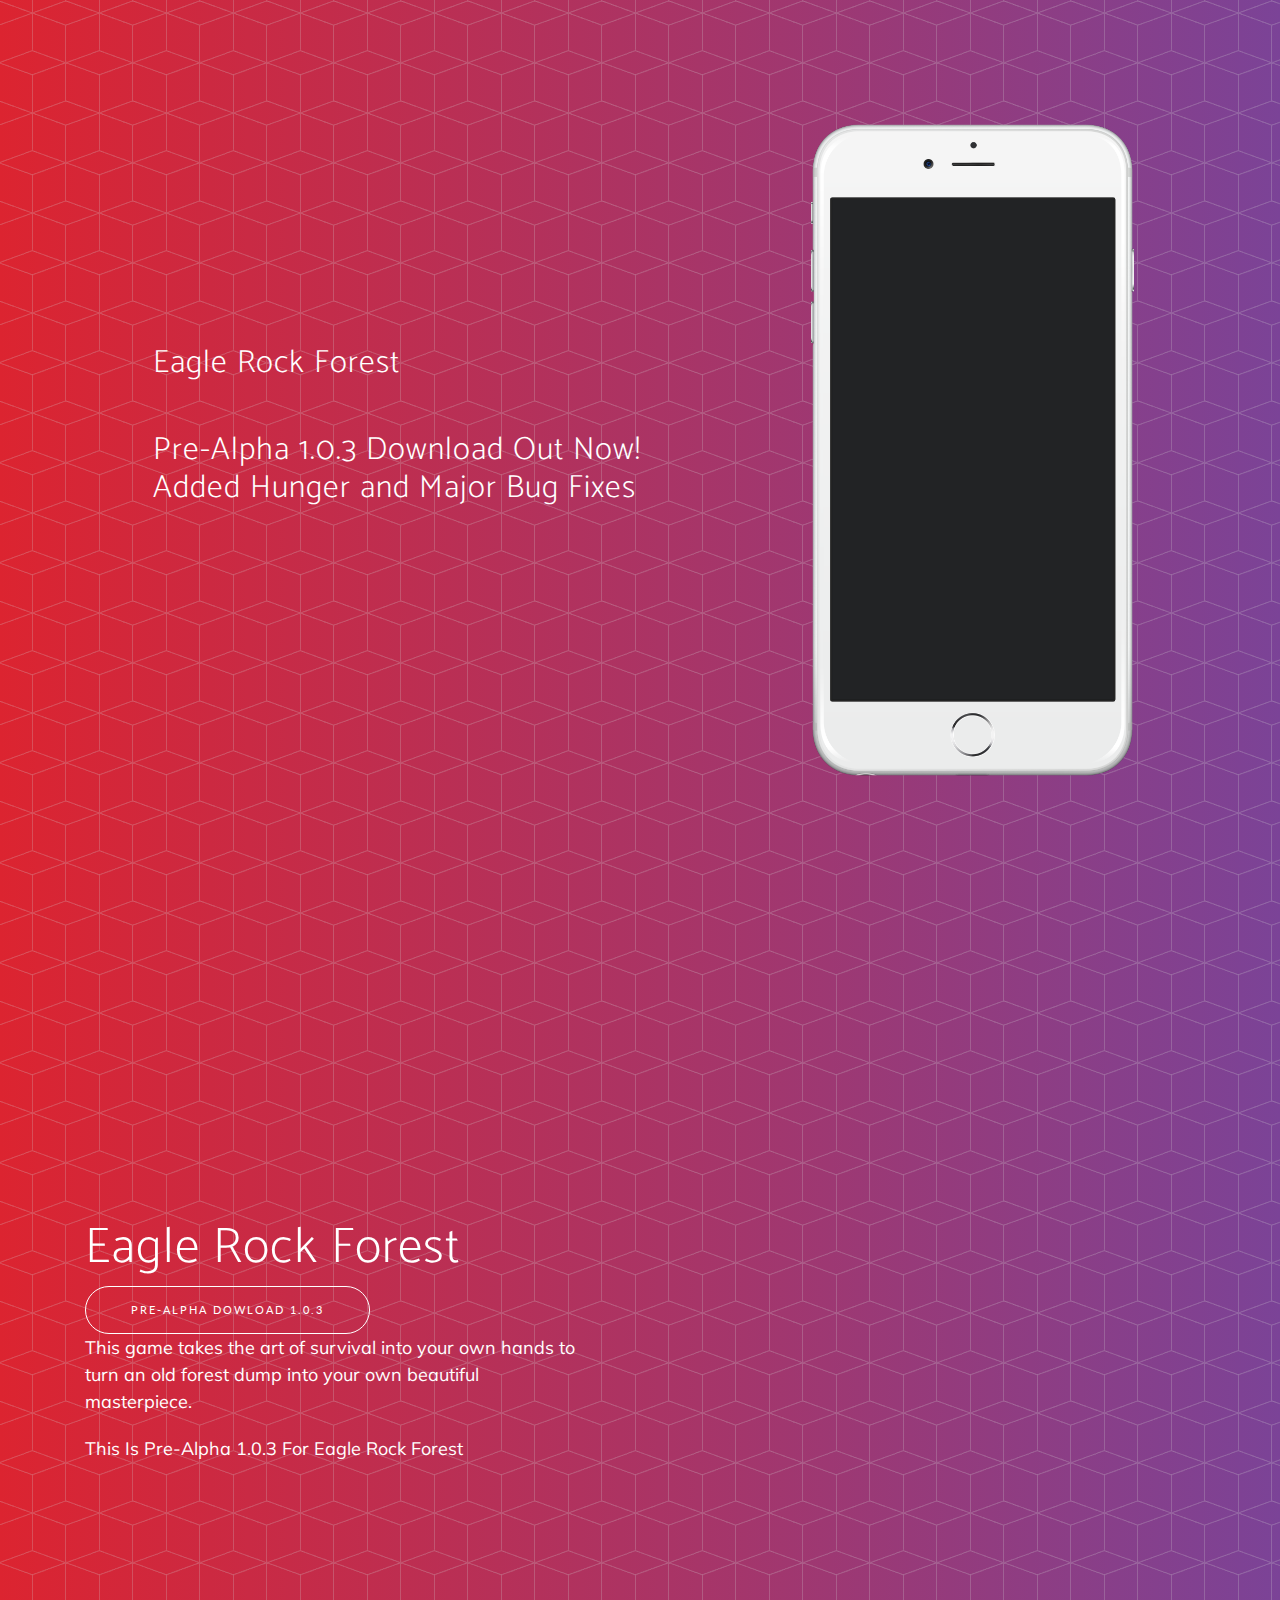
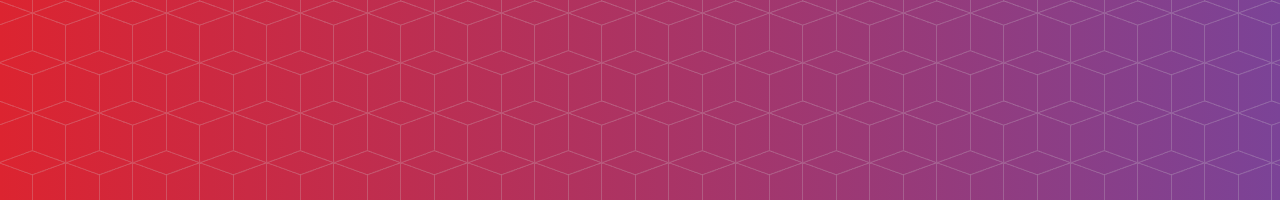
==== commit 747d747c: "hi" ====
--- a/index.html
+++ b/index.html
@@ -8,7 +8,7 @@
     <meta name="description" content="">
     <meta name="author" content="">
 
-    <title>Project Forest Survival</title>
+    <title>Eagle Rock Forest</title>
 
     <!-- Bootstrap core CSS -->
     <link href="vendor/bootstrap/css/bootstrap.min.css" rel="stylesheet">
@@ -59,8 +59,8 @@
         <div class="row h-100">
           <div class="col-lg-7 my-auto">
             <div class="header-content mx-auto">
-              <h2 class="mb-5">Project Forest Survival</h2>
-              <h2 class="mb-5">Pre-Alpha 1.0.2 Download Out Now!</h2>
+                <h2 class="mb-5">Eagle Rock Forest</h2>
+              <h2 class="mb-5">Pre-Alpha 1.0.3 Download Out Now! Added Hunger and Major Bug Fixes</h2>
             </div>
           </div>
           <div class="col-lg-5 my-auto">
@@ -91,13 +91,13 @@
             <div class="header-content mx-"> 
                 <div>
                     <h1>Eagle Rock Forest</h1>
-                    <a href="../Eagle Rock Forest.zip" class="btn btn-outline btn-xl js-scroll-trigger">Pre-Alpha Dowload 1.0.2</a>
+                    <a href="../Eagle Rock Forest.zip" class="btn btn-outline btn-xl js-scroll-trigger">Pre-Alpha Dowload 1.0.3</a>
                     <!--<a href="../Project Forest Survival Dowloader.exe" class="btn btn-outline btn-xl js-scroll-trigger">Pre-Alpha Coming Soon</a>-->
                     <p>
                         This game takes the art of survival into your own hands to turn an old
                         forest dump into your own beautiful masterpiece. </h2>
                     <p>
-                        This Is Pre-Alpha 1.0.2 For Eagle Rock Forest</h2>
+                        This Is Pre-Alpha 1.0.3 For Eagle Rock Forest</h2>
                 </div>
               <div>  
 </div>
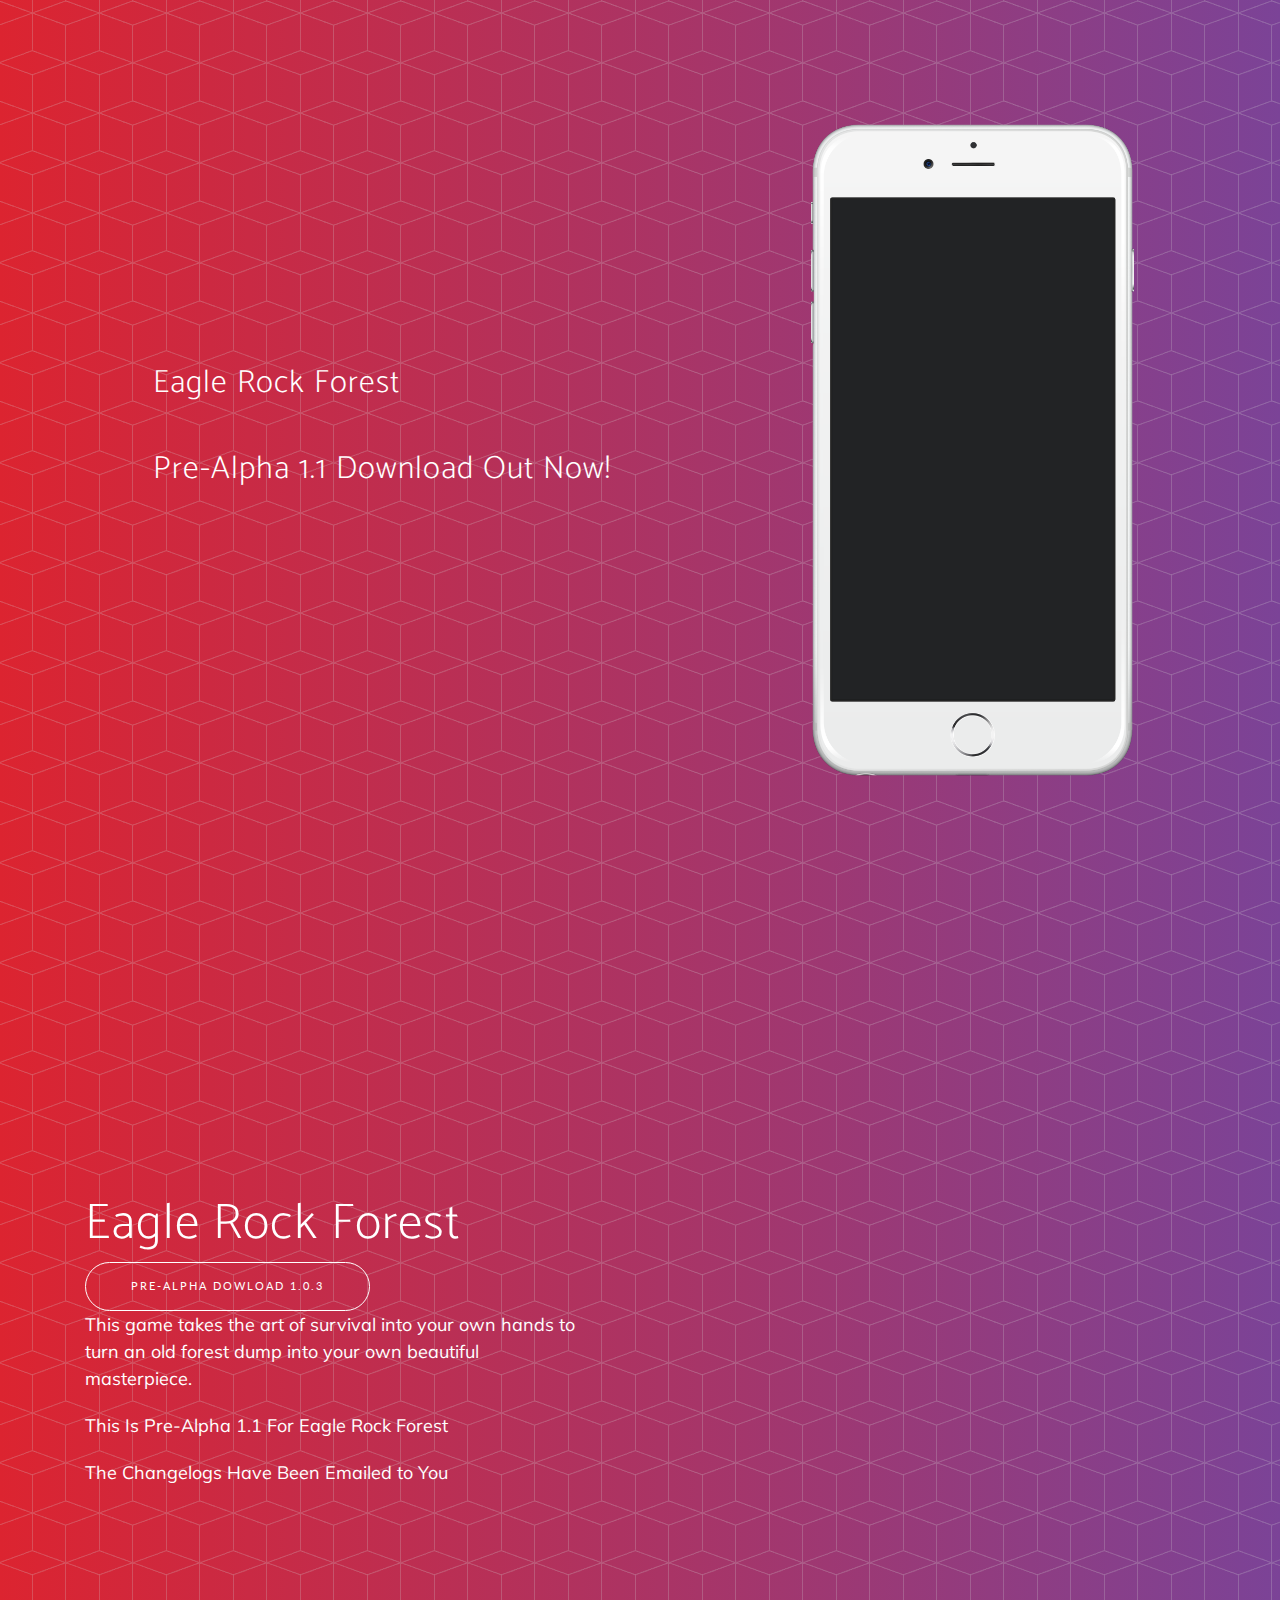
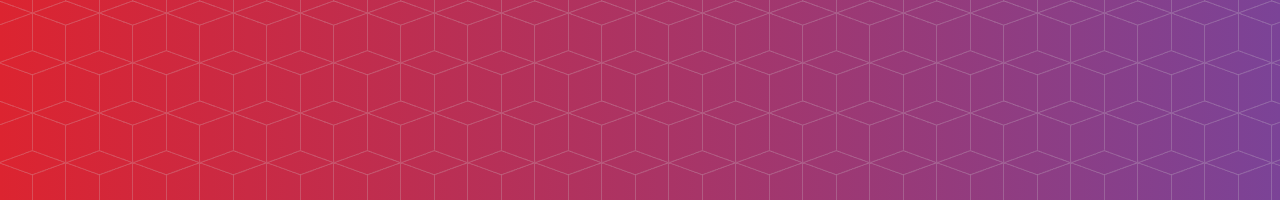
==== commit df9abff7: "1.1" ====
--- a/index.html
+++ b/index.html
@@ -60,7 +60,7 @@
           <div class="col-lg-7 my-auto">
             <div class="header-content mx-auto">
                 <h2 class="mb-5">Eagle Rock Forest</h2>
-              <h2 class="mb-5">Pre-Alpha 1.0.3 Download Out Now! Added Hunger and Major Bug Fixes</h2>
+              <h2 class="mb-5">Pre-Alpha 1.1 Download Out Now!</h2>
             </div>
           </div>
           <div class="col-lg-5 my-auto">
@@ -97,7 +97,11 @@
                         This game takes the art of survival into your own hands to turn an old
                         forest dump into your own beautiful masterpiece. </h2>
                     <p>
-                        This Is Pre-Alpha 1.0.3 For Eagle Rock Forest</h2>
+                        This Is Pre-Alpha 1.1 For Eagle Rock Forest</h2>
+                    <p>
+
+                        The Changelogs Have Been Emailed to You
+                    <p>
                 </div>
               <div>  
 </div>
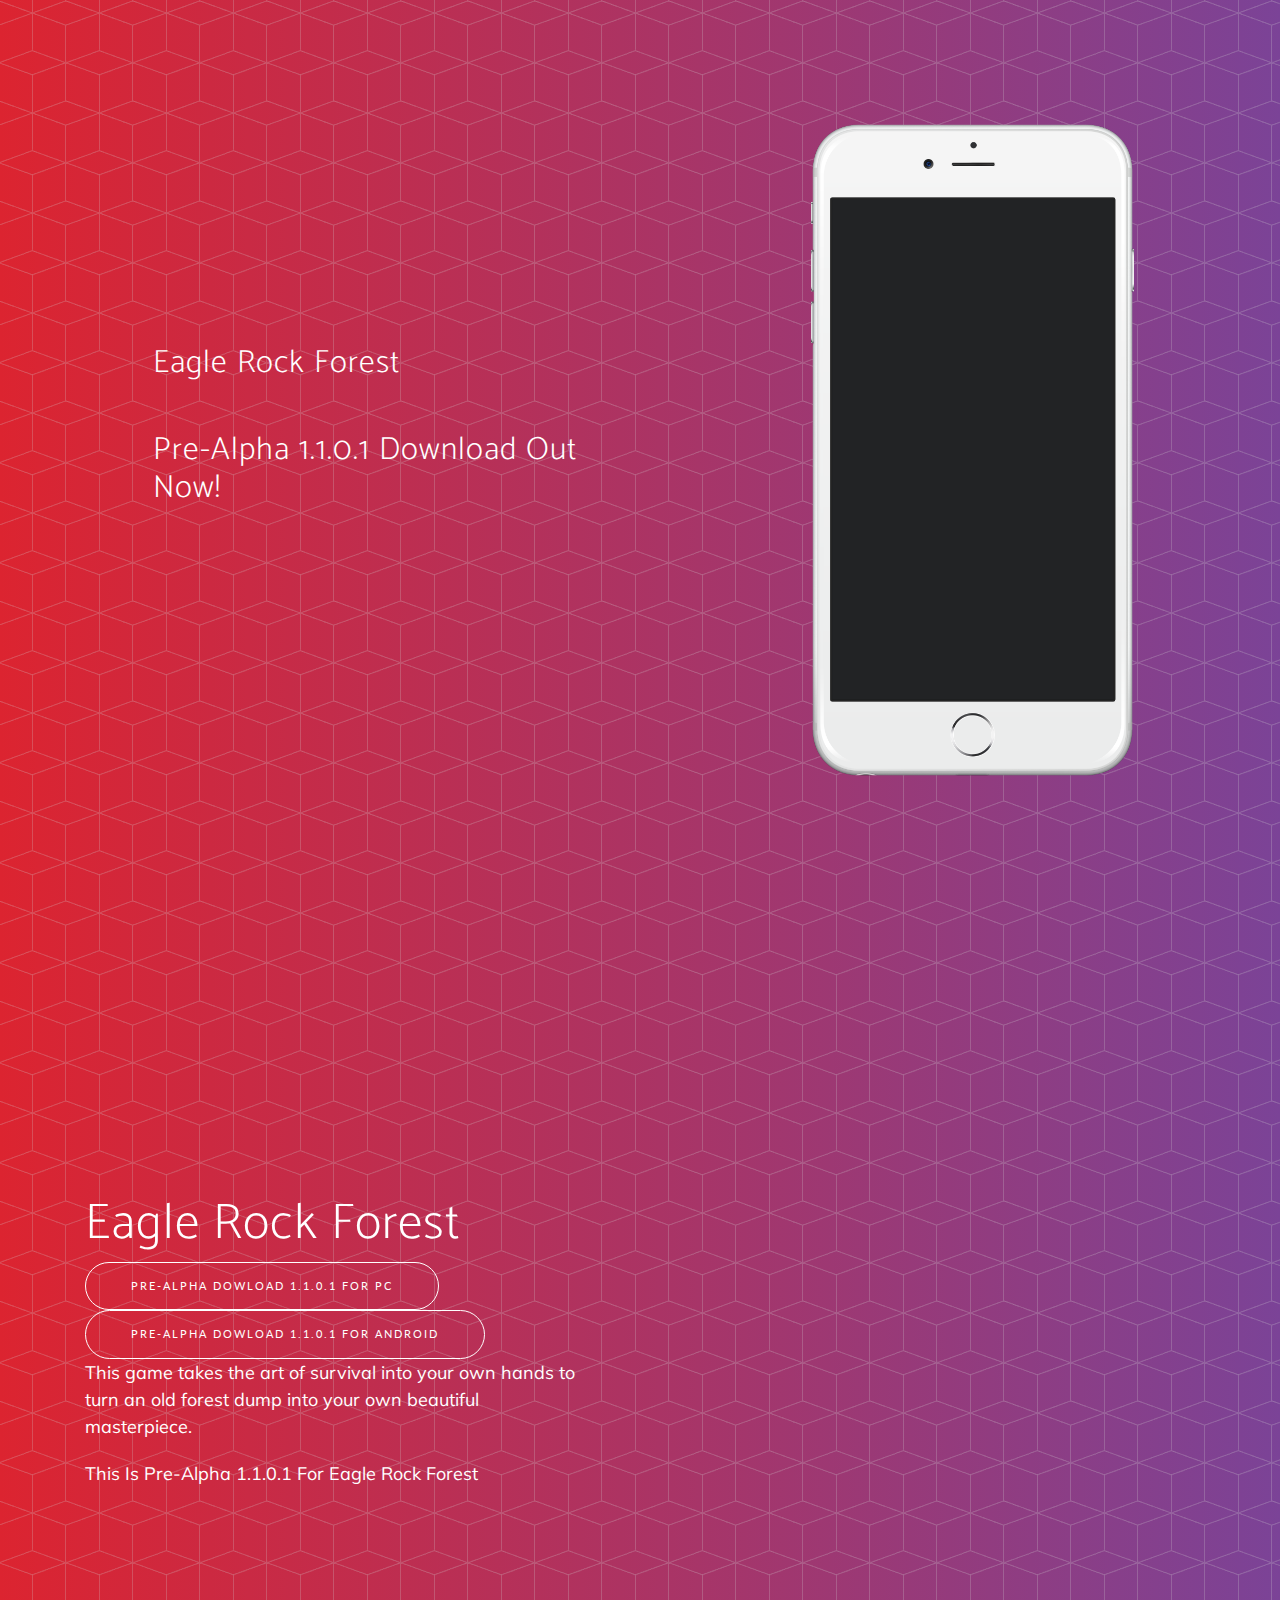
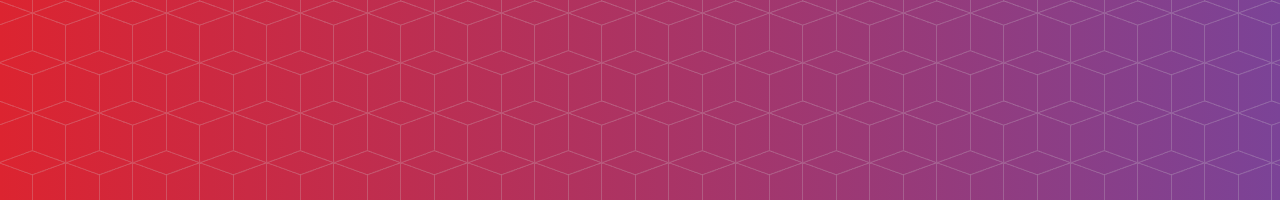
==== commit b66cf645: "1.1.0.1" ====
--- a/index.html
+++ b/index.html
@@ -60,7 +60,7 @@
           <div class="col-lg-7 my-auto">
             <div class="header-content mx-auto">
                 <h2 class="mb-5">Eagle Rock Forest</h2>
-              <h2 class="mb-5">Pre-Alpha 1.1 Download Out Now!</h2>
+              <h2 class="mb-5">Pre-Alpha 1.1.0.1 Download Out Now!</h2>
             </div>
           </div>
           <div class="col-lg-5 my-auto">
@@ -91,16 +91,15 @@
             <div class="header-content mx-"> 
                 <div>
                     <h1>Eagle Rock Forest</h1>
-                    <a href="../Eagle Rock Forest.zip" class="btn btn-outline btn-xl js-scroll-trigger">Pre-Alpha Dowload 1.0.3</a>
+                    <a href="../Eagle Rock Forest.zip" class="btn btn-outline btn-xl js-scroll-trigger">Pre-Alpha Dowload 1.1.0.1 For PC</a>
+                    <a href="../Eagle Rock Forest.apk" class="btn btn-outline btn-xl js-scroll-trigger">Pre-Alpha Dowload 1.1.0.1 For Android</a>
                     <!--<a href="../Project Forest Survival Dowloader.exe" class="btn btn-outline btn-xl js-scroll-trigger">Pre-Alpha Coming Soon</a>-->
                     <p>
                         This game takes the art of survival into your own hands to turn an old
                         forest dump into your own beautiful masterpiece. </h2>
                     <p>
-                        This Is Pre-Alpha 1.1 For Eagle Rock Forest</h2>
-                    <p>
-
-                        The Changelogs Have Been Emailed to You
+                        This Is Pre-Alpha 1.1.0.1 For Eagle Rock Forest</h2>
+                    <p>
                     <p>
                 </div>
               <div>  
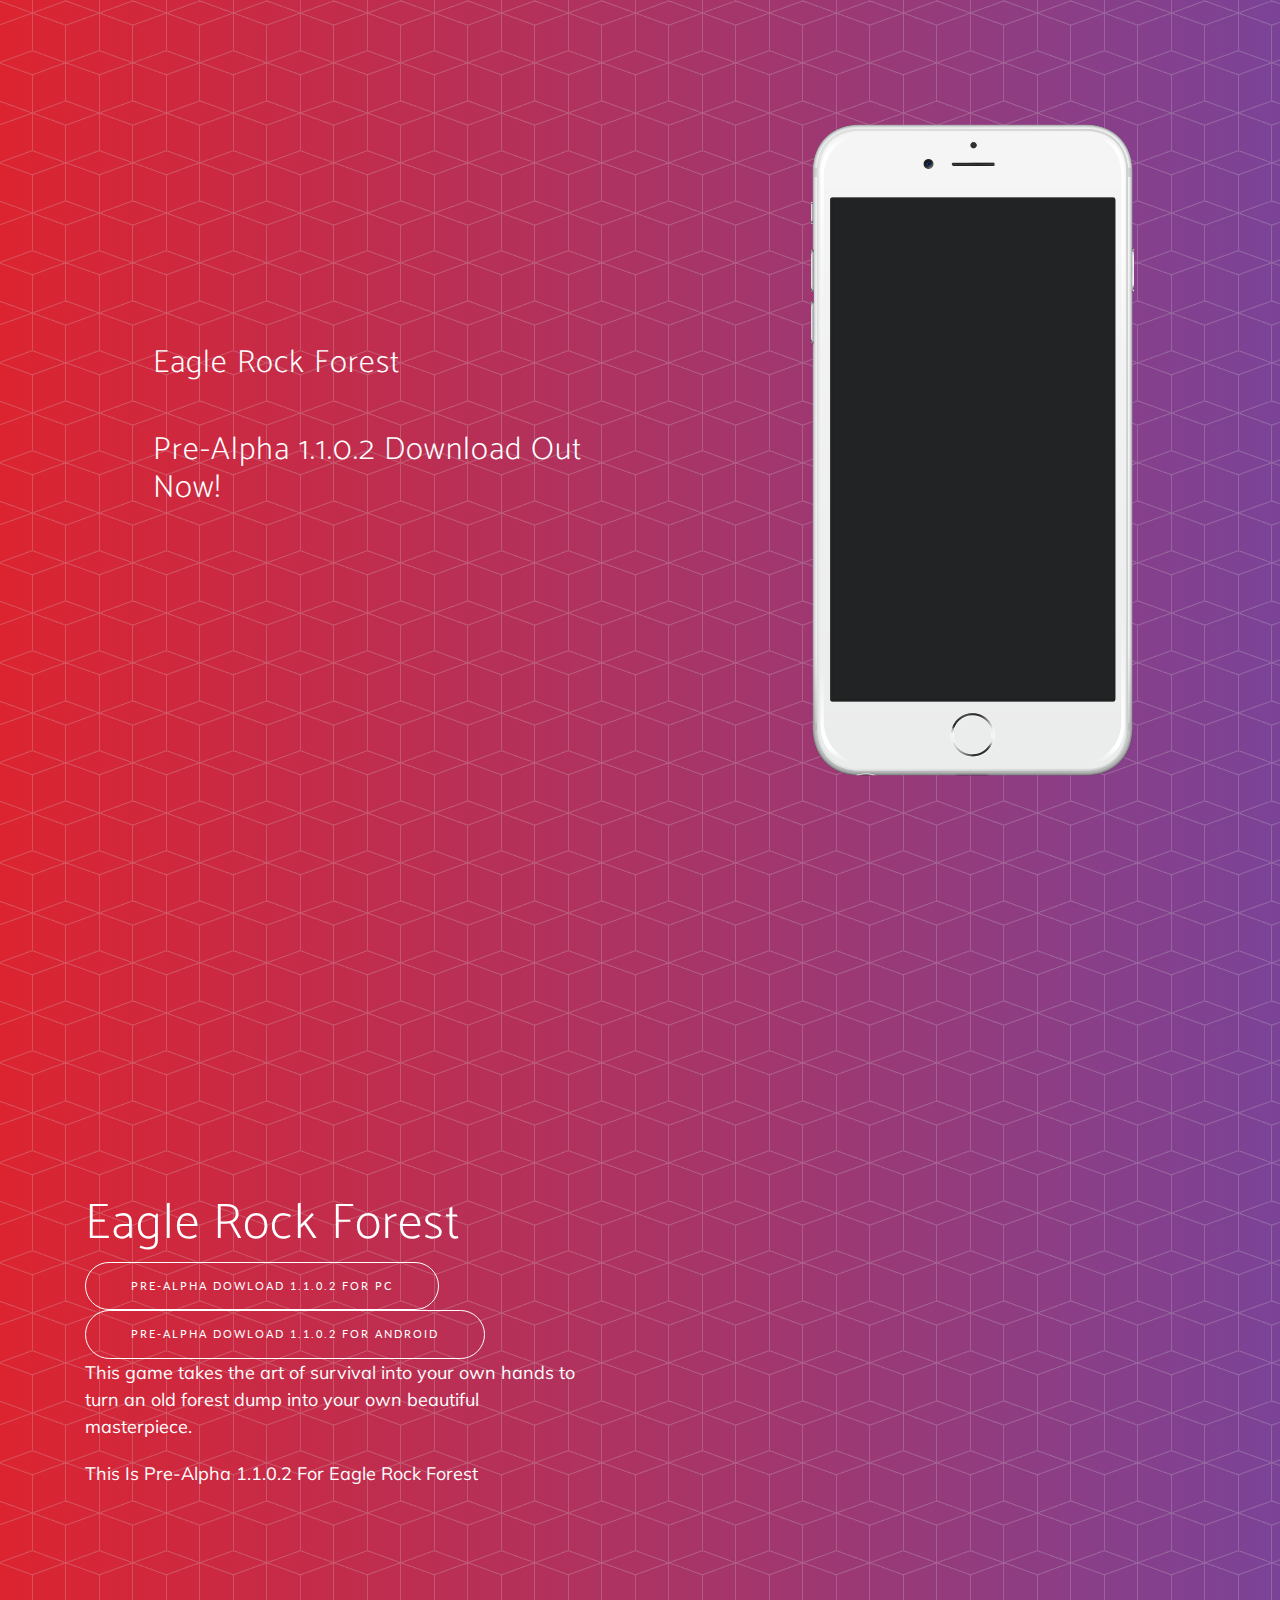
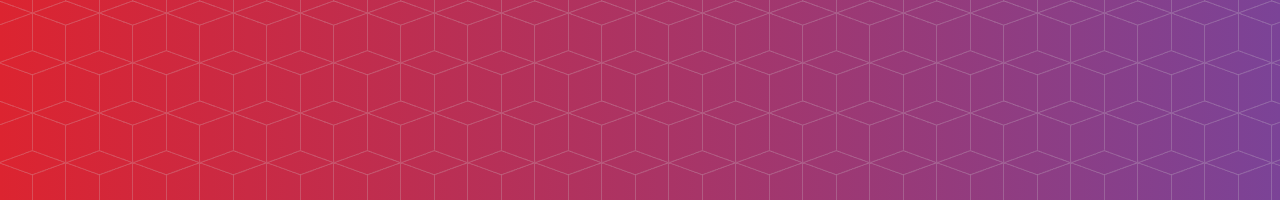
==== commit 236187ce: "Update index.html" ====
--- a/index.html
+++ b/index.html
@@ -60,7 +60,7 @@
           <div class="col-lg-7 my-auto">
             <div class="header-content mx-auto">
                 <h2 class="mb-5">Eagle Rock Forest</h2>
-              <h2 class="mb-5">Pre-Alpha 1.1.0.1 Download Out Now!</h2>
+              <h2 class="mb-5">Pre-Alpha 1.1.0.2 Download Out Now!</h2>
             </div>
           </div>
           <div class="col-lg-5 my-auto">
@@ -91,14 +91,14 @@
             <div class="header-content mx-"> 
                 <div>
                     <h1>Eagle Rock Forest</h1>
-                    <a href="../Eagle Rock Forest.zip" class="btn btn-outline btn-xl js-scroll-trigger">Pre-Alpha Dowload 1.1.0.1 For PC</a>
-                    <a href="../Eagle Rock Forest.apk" class="btn btn-outline btn-xl js-scroll-trigger">Pre-Alpha Dowload 1.1.0.1 For Android</a>
+                    <a href="../Eagle Rock Forest.zip" class="btn btn-outline btn-xl js-scroll-trigger">Pre-Alpha Dowload 1.1.0.2 For PC</a>
+                    <a href="../Eagle Rock Forest.apk" class="btn btn-outline btn-xl js-scroll-trigger">Pre-Alpha Dowload 1.1.0.2 For Android</a>
                     <!--<a href="../Project Forest Survival Dowloader.exe" class="btn btn-outline btn-xl js-scroll-trigger">Pre-Alpha Coming Soon</a>-->
                     <p>
                         This game takes the art of survival into your own hands to turn an old
                         forest dump into your own beautiful masterpiece. </h2>
                     <p>
-                        This Is Pre-Alpha 1.1.0.1 For Eagle Rock Forest</h2>
+                        This Is Pre-Alpha 1.1.0.2 For Eagle Rock Forest</h2>
                     <p>
                     <p>
                 </div>
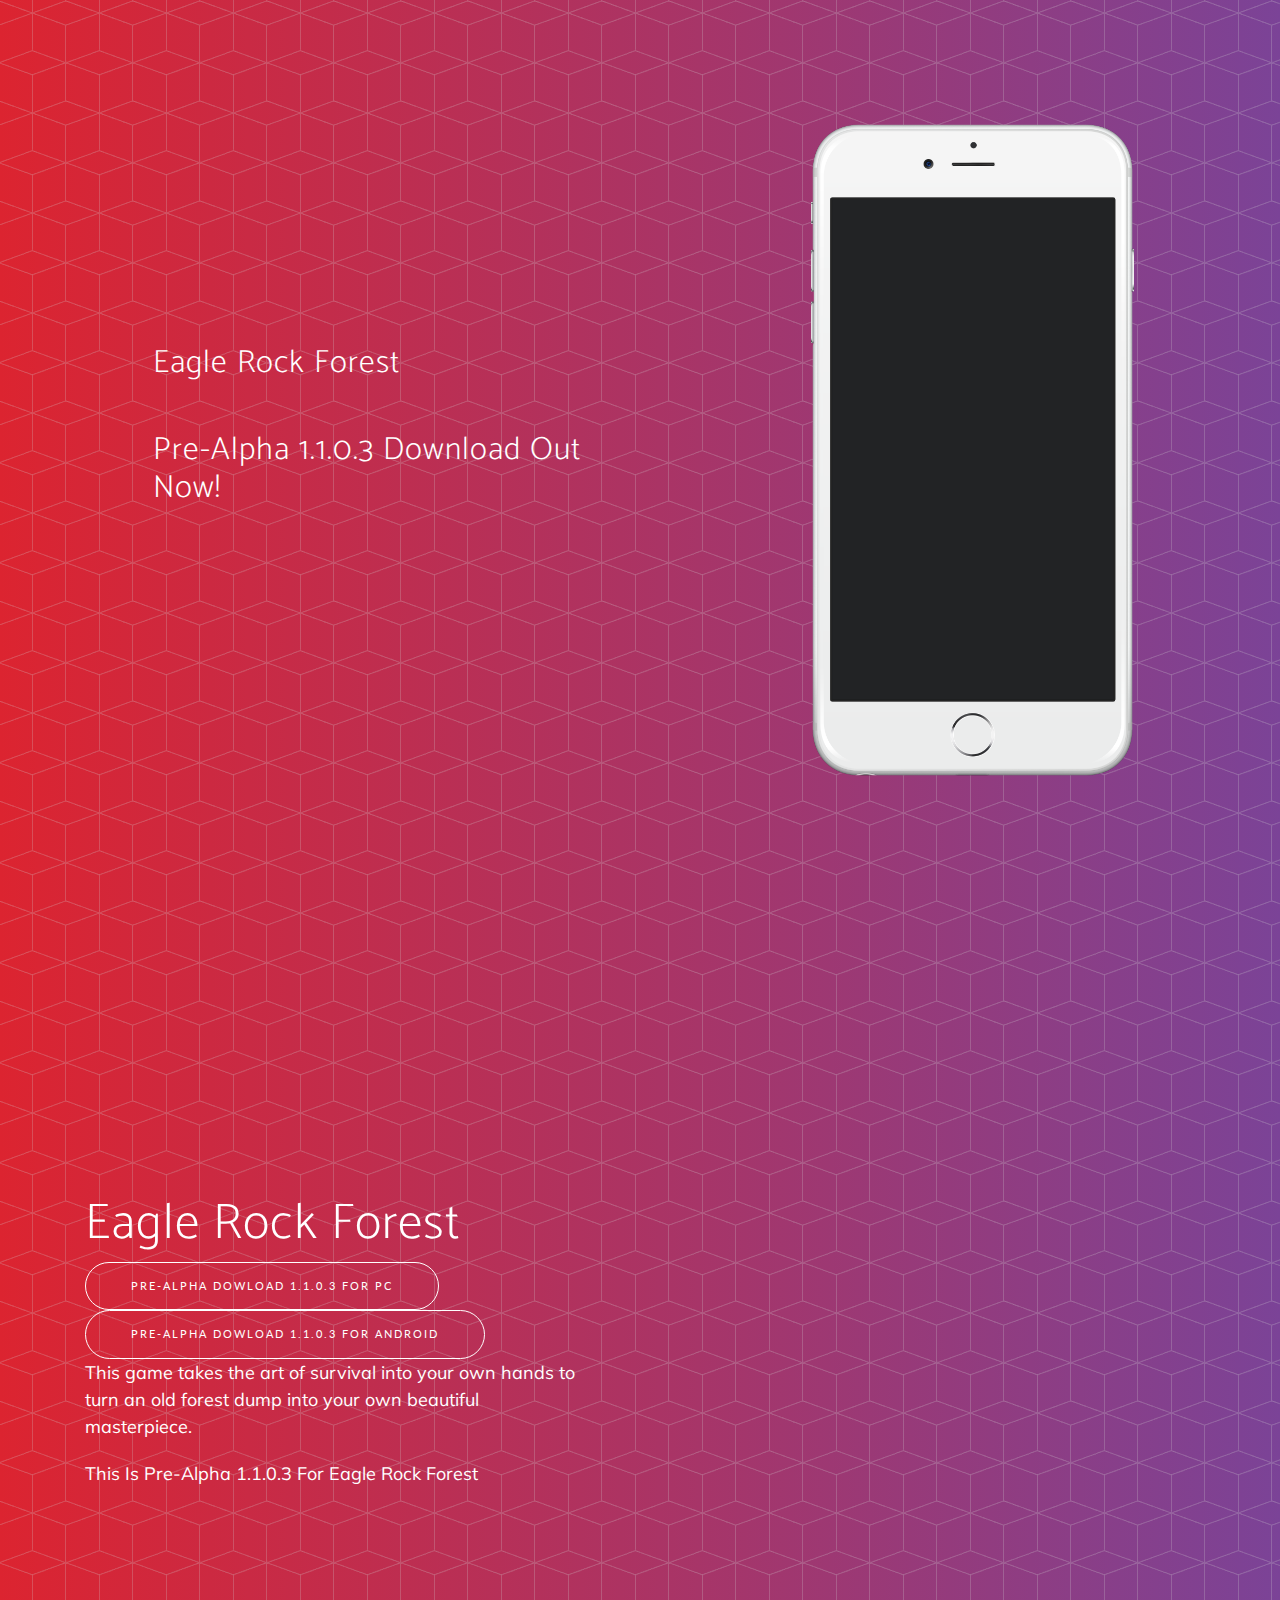
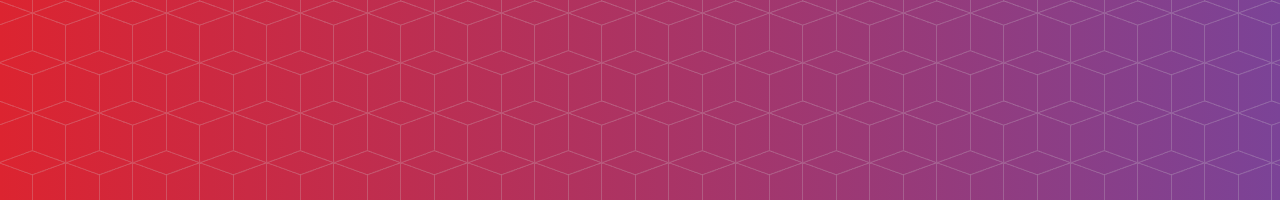
==== commit 8665a6bf: "1.1.0.3" ====
--- a/index.html
+++ b/index.html
@@ -60,7 +60,7 @@
           <div class="col-lg-7 my-auto">
             <div class="header-content mx-auto">
                 <h2 class="mb-5">Eagle Rock Forest</h2>
-              <h2 class="mb-5">Pre-Alpha 1.1.0.2 Download Out Now!</h2>
+              <h2 class="mb-5">Pre-Alpha 1.1.0.3 Download Out Now!</h2>
             </div>
           </div>
           <div class="col-lg-5 my-auto">
@@ -91,14 +91,14 @@
             <div class="header-content mx-"> 
                 <div>
                     <h1>Eagle Rock Forest</h1>
-                    <a href="../Eagle Rock Forest.zip" class="btn btn-outline btn-xl js-scroll-trigger">Pre-Alpha Dowload 1.1.0.2 For PC</a>
-                    <a href="../Eagle Rock Forest.apk" class="btn btn-outline btn-xl js-scroll-trigger">Pre-Alpha Dowload 1.1.0.2 For Android</a>
+                    <a href="../Eagle Rock Forest.zip" class="btn btn-outline btn-xl js-scroll-trigger">Pre-Alpha Dowload 1.1.0.3 For PC</a>
+                    <a href="../Eagle Rock Forest.apk" class="btn btn-outline btn-xl js-scroll-trigger">Pre-Alpha Dowload 1.1.0.3 For Android</a>
                     <!--<a href="../Project Forest Survival Dowloader.exe" class="btn btn-outline btn-xl js-scroll-trigger">Pre-Alpha Coming Soon</a>-->
                     <p>
                         This game takes the art of survival into your own hands to turn an old
                         forest dump into your own beautiful masterpiece. </h2>
                     <p>
-                        This Is Pre-Alpha 1.1.0.2 For Eagle Rock Forest</h2>
+                        This Is Pre-Alpha 1.1.0.3 For Eagle Rock Forest</h2>
                     <p>
                     <p>
                 </div>
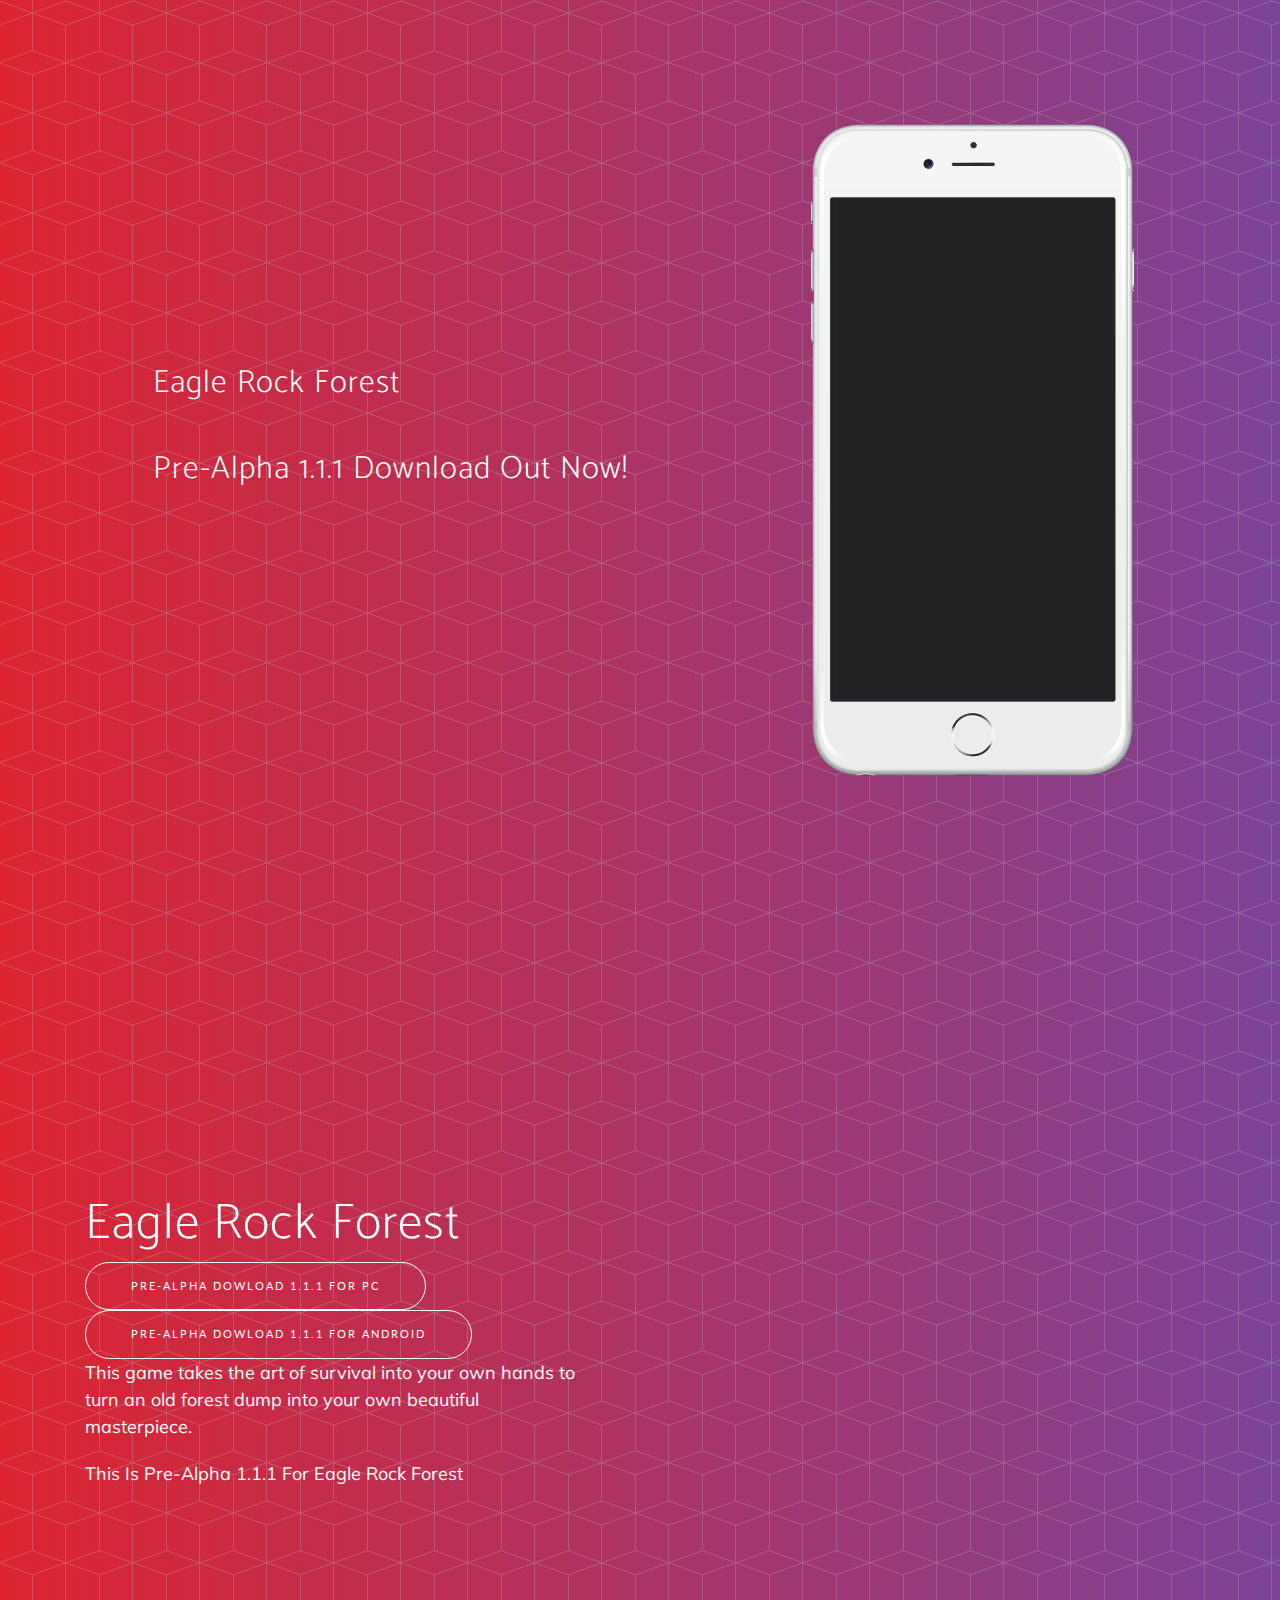
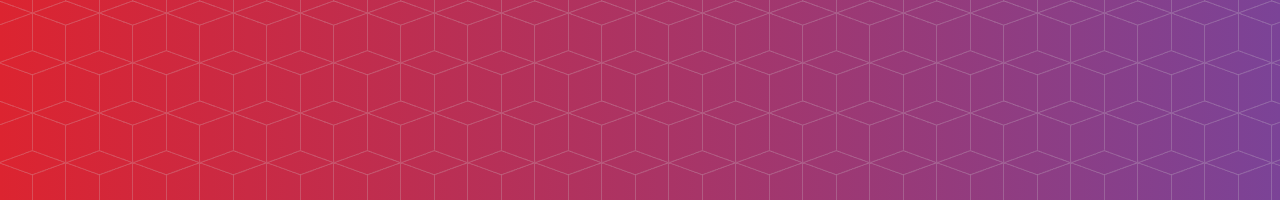
==== commit d0c75c21: "1.1.1" ====
--- a/index.html
+++ b/index.html
@@ -60,7 +60,7 @@
           <div class="col-lg-7 my-auto">
             <div class="header-content mx-auto">
                 <h2 class="mb-5">Eagle Rock Forest</h2>
-              <h2 class="mb-5">Pre-Alpha 1.1.0.3 Download Out Now!</h2>
+              <h2 class="mb-5">Pre-Alpha 1.1.1 Download Out Now!</h2>
             </div>
           </div>
           <div class="col-lg-5 my-auto">
@@ -91,14 +91,14 @@
             <div class="header-content mx-"> 
                 <div>
                     <h1>Eagle Rock Forest</h1>
-                    <a href="../Eagle Rock Forest.zip" class="btn btn-outline btn-xl js-scroll-trigger">Pre-Alpha Dowload 1.1.0.3 For PC</a>
-                    <a href="../Eagle Rock Forest.apk" class="btn btn-outline btn-xl js-scroll-trigger">Pre-Alpha Dowload 1.1.0.3 For Android</a>
+                    <a href="../Eagle Rock Forest.zip" class="btn btn-outline btn-xl js-scroll-trigger">Pre-Alpha Dowload 1.1.1 For PC</a>
+                    <a href="../Eagle Rock Forest.apk" class="btn btn-outline btn-xl js-scroll-trigger">Pre-Alpha Dowload 1.1.1 For Android</a>
                     <!--<a href="../Project Forest Survival Dowloader.exe" class="btn btn-outline btn-xl js-scroll-trigger">Pre-Alpha Coming Soon</a>-->
                     <p>
                         This game takes the art of survival into your own hands to turn an old
                         forest dump into your own beautiful masterpiece. </h2>
                     <p>
-                        This Is Pre-Alpha 1.1.0.3 For Eagle Rock Forest</h2>
+                        This Is Pre-Alpha 1.1.1 For Eagle Rock Forest</h2>
                     <p>
                     <p>
                 </div>
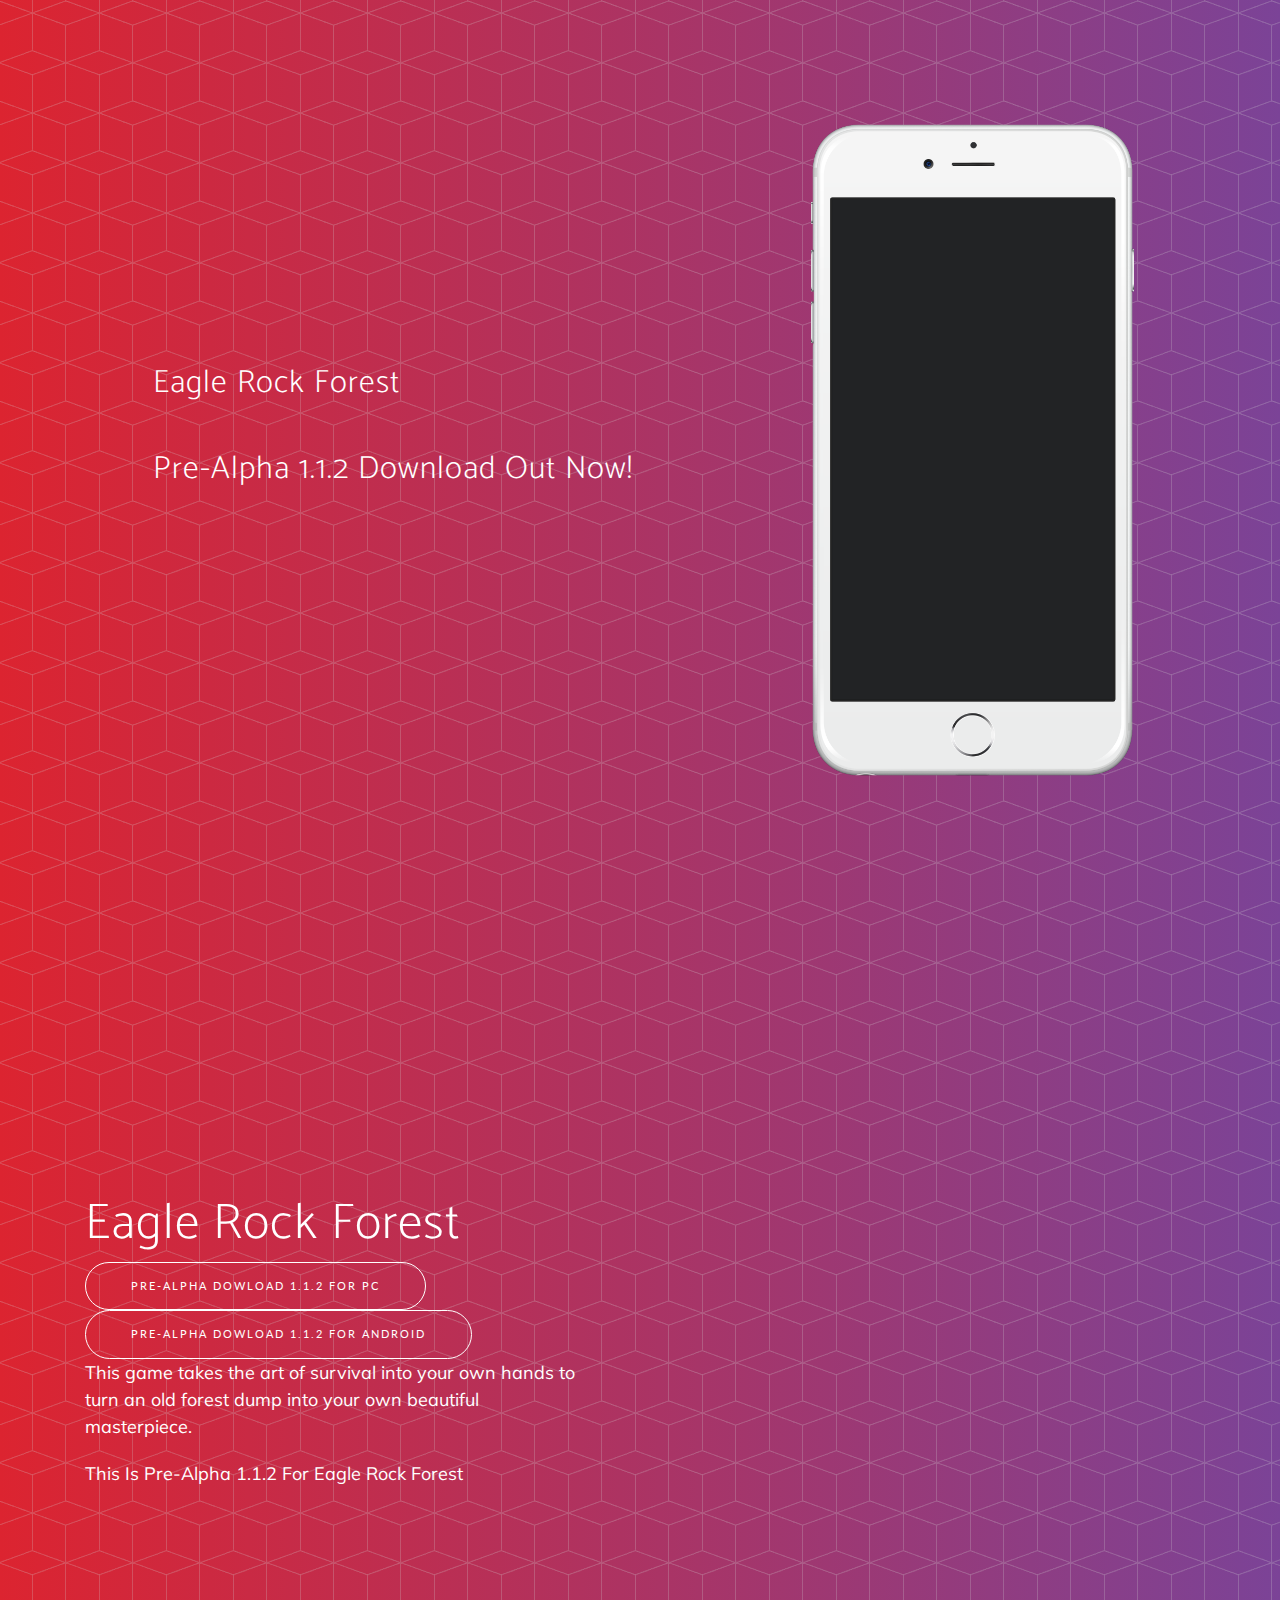
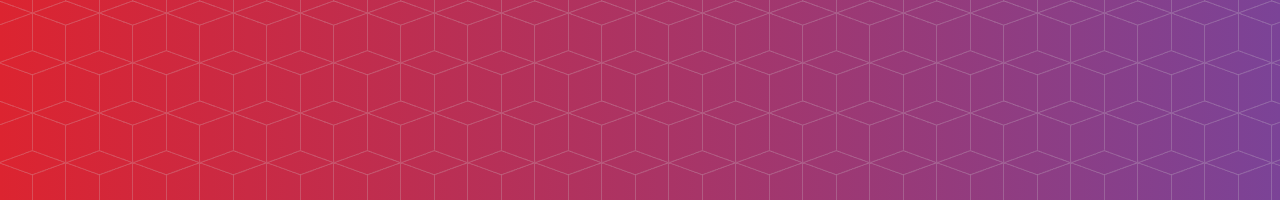
==== commit 4c43a44e: "Update index.html" ====
--- a/index.html
+++ b/index.html
@@ -60,7 +60,7 @@
           <div class="col-lg-7 my-auto">
             <div class="header-content mx-auto">
                 <h2 class="mb-5">Eagle Rock Forest</h2>
-              <h2 class="mb-5">Pre-Alpha 1.1.1 Download Out Now!</h2>
+              <h2 class="mb-5">Pre-Alpha 1.1.2 Download Out Now!</h2>
             </div>
           </div>
           <div class="col-lg-5 my-auto">
@@ -91,14 +91,14 @@
             <div class="header-content mx-"> 
                 <div>
                     <h1>Eagle Rock Forest</h1>
-                    <a href="../Eagle Rock Forest.zip" class="btn btn-outline btn-xl js-scroll-trigger">Pre-Alpha Dowload 1.1.1 For PC</a>
-                    <a href="../Eagle Rock Forest.apk" class="btn btn-outline btn-xl js-scroll-trigger">Pre-Alpha Dowload 1.1.1 For Android</a>
+                    <a href="../Eagle Rock Forest.zip" class="btn btn-outline btn-xl js-scroll-trigger">Pre-Alpha Dowload 1.1.2 For PC</a>
+                    <a href="../Eagle Rock Forest.apk" class="btn btn-outline btn-xl js-scroll-trigger">Pre-Alpha Dowload 1.1.2 For Android</a>
                     <!--<a href="../Project Forest Survival Dowloader.exe" class="btn btn-outline btn-xl js-scroll-trigger">Pre-Alpha Coming Soon</a>-->
                     <p>
                         This game takes the art of survival into your own hands to turn an old
                         forest dump into your own beautiful masterpiece. </h2>
                     <p>
-                        This Is Pre-Alpha 1.1.1 For Eagle Rock Forest</h2>
+                        This Is Pre-Alpha 1.1.2 For Eagle Rock Forest</h2>
                     <p>
                     <p>
                 </div>
